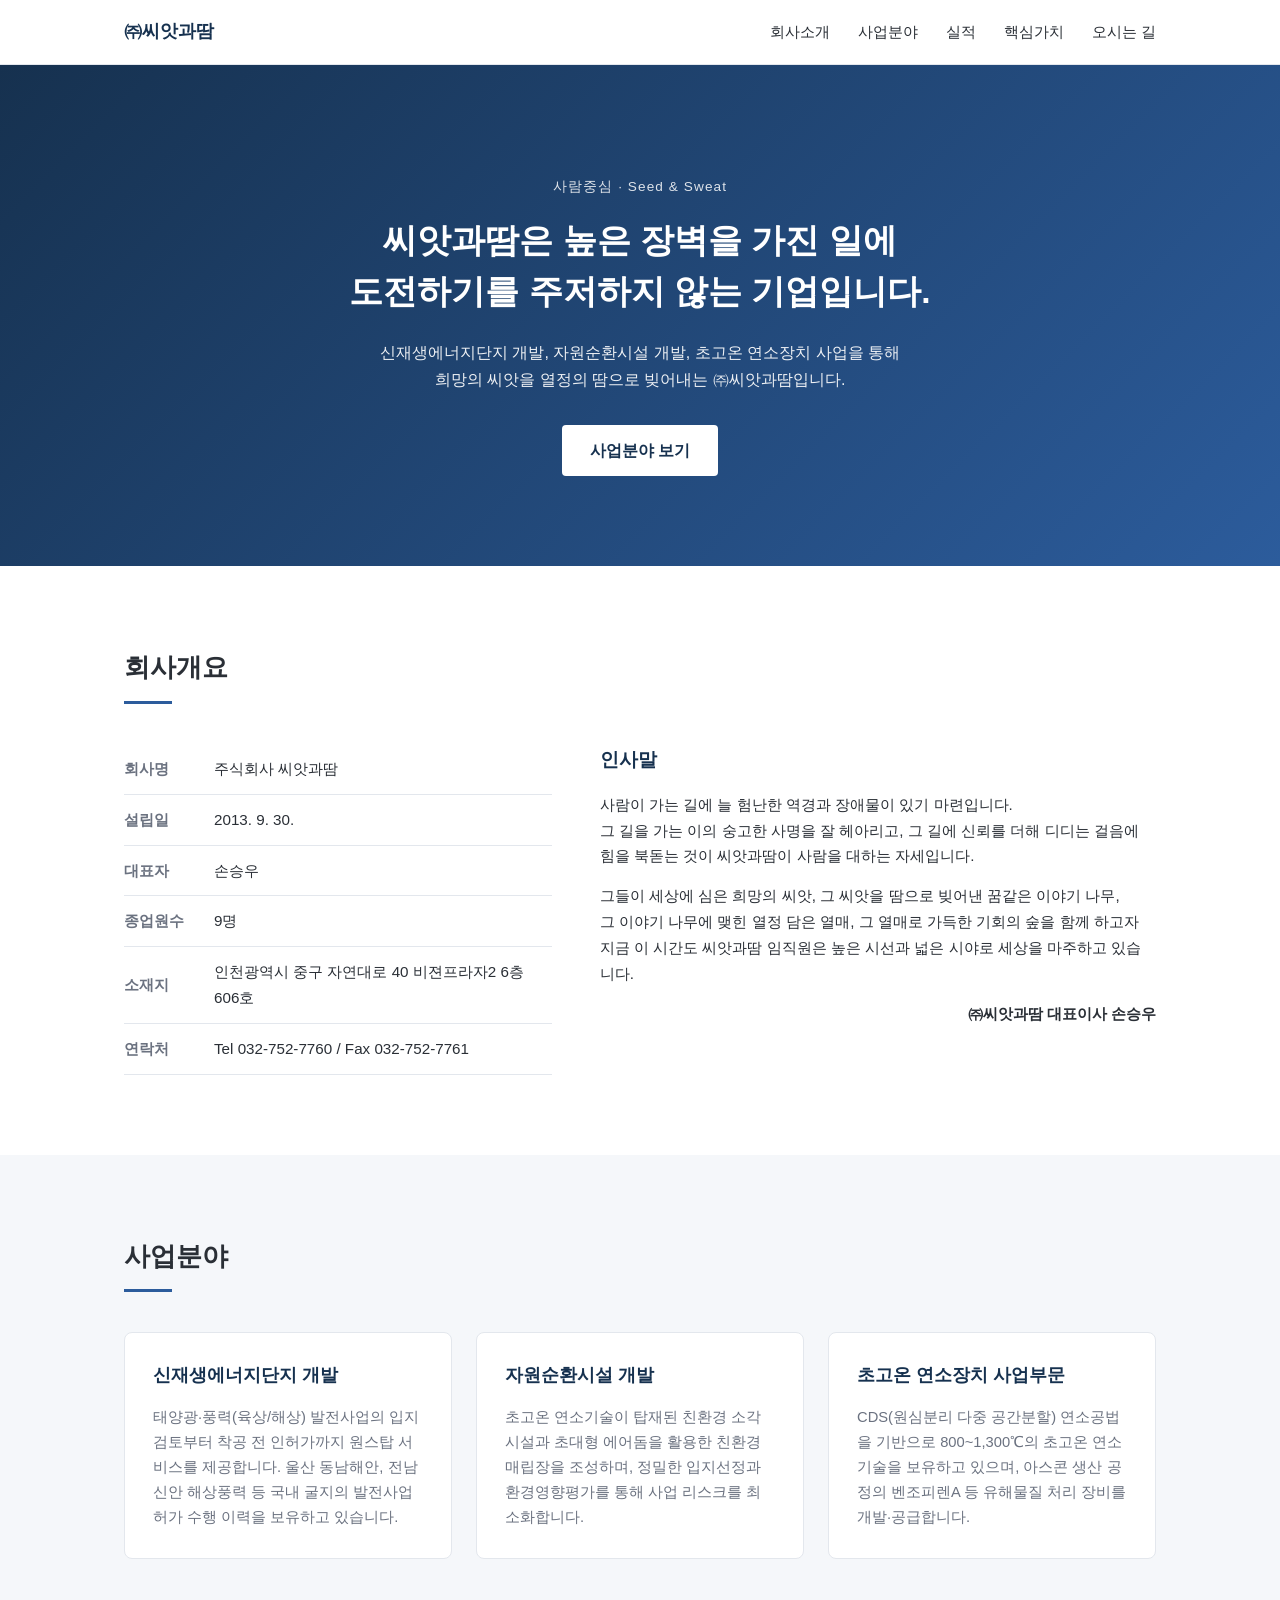
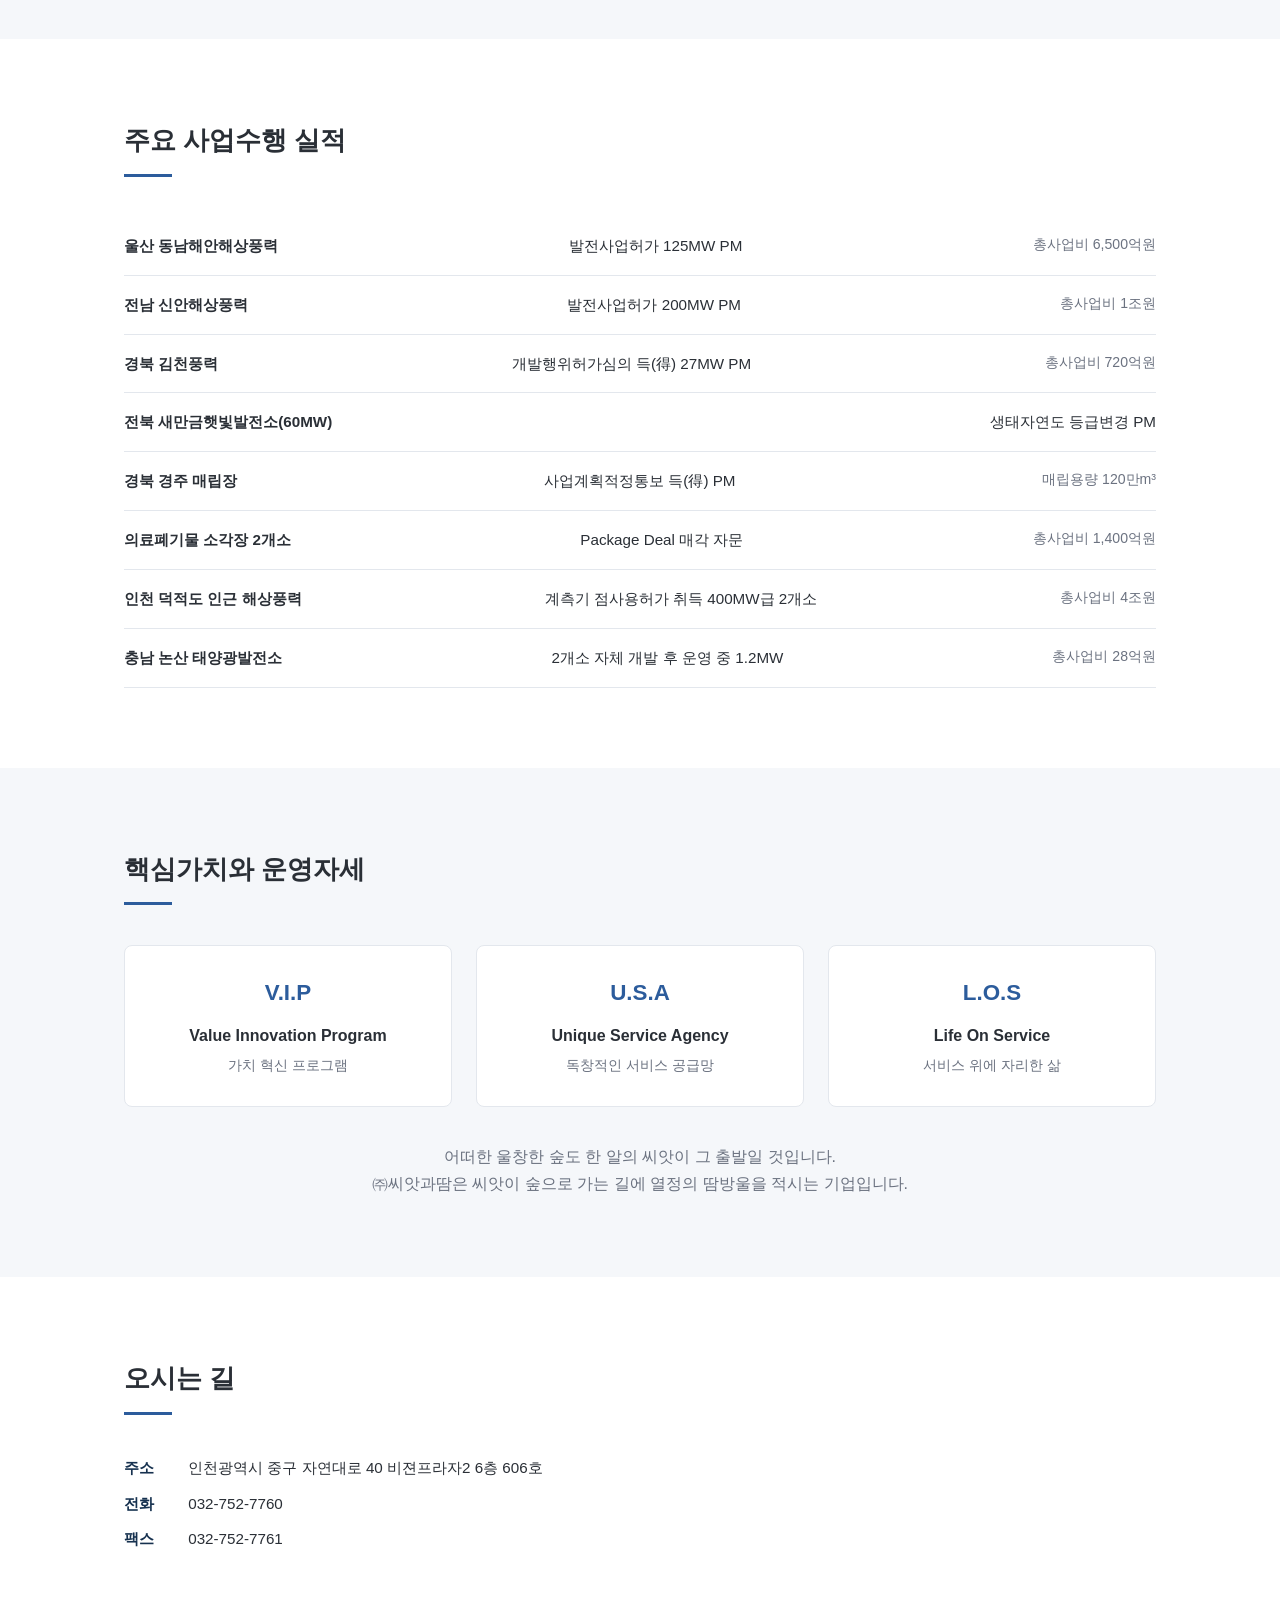
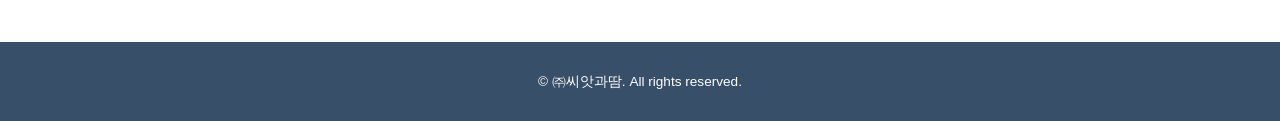
==== index.html @ 5d776d49 "Initial commit: company homepage" ====
<!DOCTYPE html>
<html lang="ko">
<head>
<meta charset="UTF-8">
<meta name="viewport" content="width=device-width, initial-scale=1.0">
<title>㈜씨앗과땀 | Seed &amp; Sweat</title>
<meta name="description" content="㈜씨앗과땀 - 신재생에너지단지 개발, 자원순환시설 개발, 초고온 연소장치 사업을 수행하는 사람중심의 기업">
<link rel="stylesheet" href="style.css">
</head>
<body>

<header class="header" id="top">
  <div class="container header-inner">
    <a href="#top" class="logo">㈜씨앗과땀</a>
    <nav class="nav">
      <a href="#about">회사소개</a>
      <a href="#business">사업분야</a>
      <a href="#track">실적</a>
      <a href="#values">핵심가치</a>
      <a href="#contact">오시는 길</a>
    </nav>
  </div>
</header>

<section class="hero">
  <div class="container">
    <p class="hero-eyebrow">사람중심 · Seed &amp; Sweat</p>
    <h1>씨앗과땀은 높은 장벽을 가진 일에<br>도전하기를 주저하지 않는 기업입니다.</h1>
    <p class="hero-desc">신재생에너지단지 개발, 자원순환시설 개발, 초고온 연소장치 사업을 통해<br>희망의 씨앗을 열정의 땀으로 빚어내는 ㈜씨앗과땀입니다.</p>
    <a href="#business" class="btn">사업분야 보기</a>
  </div>
</section>

<section id="about" class="section">
  <div class="container">
    <h2 class="section-title">회사개요</h2>
    <div class="about-grid">
      <table class="info-table">
        <tr><th>회사명</th><td>주식회사 씨앗과땀</td></tr>
        <tr><th>설립일</th><td>2013. 9. 30.</td></tr>
        <tr><th>대표자</th><td>손승우</td></tr>
        <tr><th>종업원수</th><td>9명</td></tr>
        <tr><th>소재지</th><td>인천광역시 중구 자연대로 40 비젼프라자2 6층 606호</td></tr>
        <tr><th>연락처</th><td>Tel 032-752-7760 / Fax 032-752-7761</td></tr>
      </table>
      <div class="greeting">
        <h3>인사말</h3>
        <p>
          사람이 가는 길에 늘 험난한 역경과 장애물이 있기 마련입니다.<br>
          그 길을 가는 이의 숭고한 사명을 잘 헤아리고, 그 길에 신뢰를 더해 디디는 걸음에 힘을 북돋는 것이 씨앗과땀이 사람을 대하는 자세입니다.
        </p>
        <p>
          그들이 세상에 심은 희망의 씨앗, 그 씨앗을 땀으로 빚어낸 꿈같은 이야기 나무,<br>
          그 이야기 나무에 맺힌 열정 담은 열매, 그 열매로 가득한 기회의 숲을 함께 하고자<br>
          지금 이 시간도 씨앗과땀 임직원은 높은 시선과 넓은 시야로 세상을 마주하고 있습니다.
        </p>
        <p class="signature">㈜씨앗과땀 대표이사 손승우</p>
      </div>
    </div>
  </div>
</section>

<section id="business" class="section section-alt">
  <div class="container">
    <h2 class="section-title">사업분야</h2>
    <div class="card-grid">
      <div class="card">
        <h3>신재생에너지단지 개발</h3>
        <p>태양광·풍력(육상/해상) 발전사업의 입지검토부터 착공 전 인허가까지 원스탑 서비스를 제공합니다. 울산 동남해안, 전남 신안 해상풍력 등 국내 굴지의 발전사업허가 수행 이력을 보유하고 있습니다.</p>
      </div>
      <div class="card">
        <h3>자원순환시설 개발</h3>
        <p>초고온 연소기술이 탑재된 친환경 소각시설과 초대형 에어돔을 활용한 친환경 매립장을 조성하며, 정밀한 입지선정과 환경영향평가를 통해 사업 리스크를 최소화합니다.</p>
      </div>
      <div class="card">
        <h3>초고온 연소장치 사업부문</h3>
        <p>CDS(원심분리 다중 공간분할) 연소공법을 기반으로 800~1,300℃의 초고온 연소기술을 보유하고 있으며, 아스콘 생산 공정의 벤조피렌A 등 유해물질 처리 장비를 개발·공급합니다.</p>
      </div>
    </div>
  </div>
</section>

<section id="track" class="section">
  <div class="container">
    <h2 class="section-title">주요 사업수행 실적</h2>
    <ul class="track-list">
      <li><strong>울산 동남해안해상풍력</strong> 발전사업허가 125MW PM <span>총사업비 6,500억원</span></li>
      <li><strong>전남 신안해상풍력</strong> 발전사업허가 200MW PM <span>총사업비 1조원</span></li>
      <li><strong>경북 김천풍력</strong> 개발행위허가심의 득(得) 27MW PM <span>총사업비 720억원</span></li>
      <li><strong>전북 새만금햇빛발전소(60MW)</strong> 생태자연도 등급변경 PM</li>
      <li><strong>경북 경주 매립장</strong> 사업계획적정통보 득(得) PM <span>매립용량 120만m³</span></li>
      <li><strong>의료폐기물 소각장 2개소</strong> Package Deal 매각 자문 <span>총사업비 1,400억원</span></li>
      <li><strong>인천 덕적도 인근 해상풍력</strong> 계측기 점사용허가 취득 400MW급 2개소 <span>총사업비 4조원</span></li>
      <li><strong>충남 논산 태양광발전소</strong> 2개소 자체 개발 후 운영 중 1.2MW <span>총사업비 28억원</span></li>
    </ul>
  </div>
</section>

<section id="values" class="section section-alt">
  <div class="container">
    <h2 class="section-title">핵심가치와 운영자세</h2>
    <div class="value-grid">
      <div class="value">
        <span class="value-code">V.I.P</span>
        <p class="value-en">Value Innovation Program</p>
        <p class="value-kr">가치 혁신 프로그램</p>
      </div>
      <div class="value">
        <span class="value-code">U.S.A</span>
        <p class="value-en">Unique Service Agency</p>
        <p class="value-kr">독창적인 서비스 공급망</p>
      </div>
      <div class="value">
        <span class="value-code">L.O.S</span>
        <p class="value-en">Life On Service</p>
        <p class="value-kr">서비스 위에 자리한 삶</p>
      </div>
    </div>
    <p class="values-desc">
      어떠한 울창한 숲도 한 알의 씨앗이 그 출발일 것입니다.<br>
      ㈜씨앗과땀은 씨앗이 숲으로 가는 길에 열정의 땀방울을 적시는 기업입니다.
    </p>
  </div>
</section>

<section id="contact" class="section">
  <div class="container">
    <h2 class="section-title">오시는 길</h2>
    <div class="contact-grid">
      <p><strong>주소</strong> 인천광역시 중구 자연대로 40 비젼프라자2 6층 606호</p>
      <p><strong>전화</strong> 032-752-7760</p>
      <p><strong>팩스</strong> 032-752-7761</p>
    </div>
  </div>
</section>

<footer class="footer">
  <div class="container">
    <p>&copy; <span id="year"></span> ㈜씨앗과땀. All rights reserved.</p>
  </div>
</footer>

<script src="script.js"></script>
</body>
</html>
---- style.css ----
:root {
  --navy: #16314f;
  --blue: #2c5c9c;
  --blue-light: #4f86c6;
  --bg-alt: #f5f7fa;
  --text: #2a2f36;
  --muted: #6b7280;
  --border: #e3e7ed;
}

* { box-sizing: border-box; margin: 0; padding: 0; }

body {
  font-family: "Pretendard", "Apple SD Gothic Neo", "Malgun Gothic", sans-serif;
  color: var(--text);
  line-height: 1.7;
}

.container {
  max-width: 1080px;
  margin: 0 auto;
  padding: 0 24px;
}

a { text-decoration: none; color: inherit; }
ul { list-style: none; }

.header {
  position: sticky;
  top: 0;
  background: #fff;
  border-bottom: 1px solid var(--border);
  z-index: 100;
}
.header-inner {
  display: flex;
  justify-content: space-between;
  align-items: center;
  height: 64px;
}
.logo { font-weight: 700; font-size: 1.1rem; color: var(--navy); }
.nav { display: flex; gap: 28px; font-size: 0.95rem; }
.nav a:hover { color: var(--blue); }

.hero {
  background: linear-gradient(135deg, var(--navy), var(--blue));
  color: #fff;
  padding: 110px 0 90px;
  text-align: center;
}
.hero-eyebrow {
  letter-spacing: 0.08em;
  font-size: 0.85rem;
  opacity: 0.85;
  margin-bottom: 18px;
}
.hero h1 {
  font-size: 2.1rem;
  line-height: 1.5;
  margin-bottom: 22px;
}
.hero-desc { opacity: 0.92; margin-bottom: 32px; }
.btn {
  display: inline-block;
  background: #fff;
  color: var(--navy);
  padding: 12px 28px;
  border-radius: 4px;
  font-weight: 600;
  transition: opacity 0.2s;
}
.btn:hover { opacity: 0.85; }

.section { padding: 80px 0; }
.section-alt { background: var(--bg-alt); }
.section-title {
  font-size: 1.6rem;
  margin-bottom: 40px;
  position: relative;
  padding-bottom: 14px;
}
.section-title::after {
  content: "";
  position: absolute;
  left: 0; bottom: 0;
  width: 48px; height: 3px;
  background: var(--blue);
}

.about-grid {
  display: grid;
  grid-template-columns: 1fr 1.3fr;
  gap: 48px;
}
.info-table { width: 100%; border-collapse: collapse; }
.info-table th, .info-table td {
  text-align: left;
  padding: 12px 0;
  border-bottom: 1px solid var(--border);
  font-size: 0.95rem;
}
.info-table th { width: 90px; color: var(--muted); font-weight: 600; }
.greeting h3 { margin-bottom: 16px; color: var(--navy); }
.greeting p { margin-bottom: 14px; font-size: 0.95rem; color: var(--text); }
.signature { text-align: right; font-weight: 600; color: var(--navy); }

.card-grid {
  display: grid;
  grid-template-columns: repeat(3, 1fr);
  gap: 24px;
}
.card {
  background: #fff;
  border: 1px solid var(--border);
  border-radius: 8px;
  padding: 28px;
}
.card h3 { color: var(--navy); margin-bottom: 14px; font-size: 1.1rem; }
.card p { font-size: 0.92rem; color: var(--muted); }

.track-list li {
  display: flex;
  justify-content: space-between;
  flex-wrap: wrap;
  padding: 16px 0;
  border-bottom: 1px solid var(--border);
  font-size: 0.95rem;
}
.track-list li span { color: var(--muted); font-size: 0.88rem; }

.value-grid {
  display: grid;
  grid-template-columns: repeat(3, 1fr);
  gap: 24px;
  margin-bottom: 36px;
}
.value {
  background: #fff;
  border: 1px solid var(--border);
  border-radius: 8px;
  padding: 28px;
  text-align: center;
}
.value-code { font-size: 1.4rem; font-weight: 700; color: var(--blue); }
.value-en { margin-top: 10px; font-weight: 600; }
.value-kr { color: var(--muted); font-size: 0.9rem; margin-top: 4px; }
.values-desc { text-align: center; color: var(--muted); }

.contact-grid p { margin-bottom: 10px; font-size: 0.95rem; }
.contact-grid strong { display: inline-block; width: 60px; color: var(--navy); }

.footer {
  background: var(--navy);
  color: #fff;
  text-align: center;
  padding: 28px 0;
  font-size: 0.85rem;
  opacity: 0.85;
}

@media (max-width: 768px) {
  .nav { display: none; }
  .hero h1 { font-size: 1.5rem; }
  .about-grid, .card-grid, .value-grid { grid-template-columns: 1fr; }
}
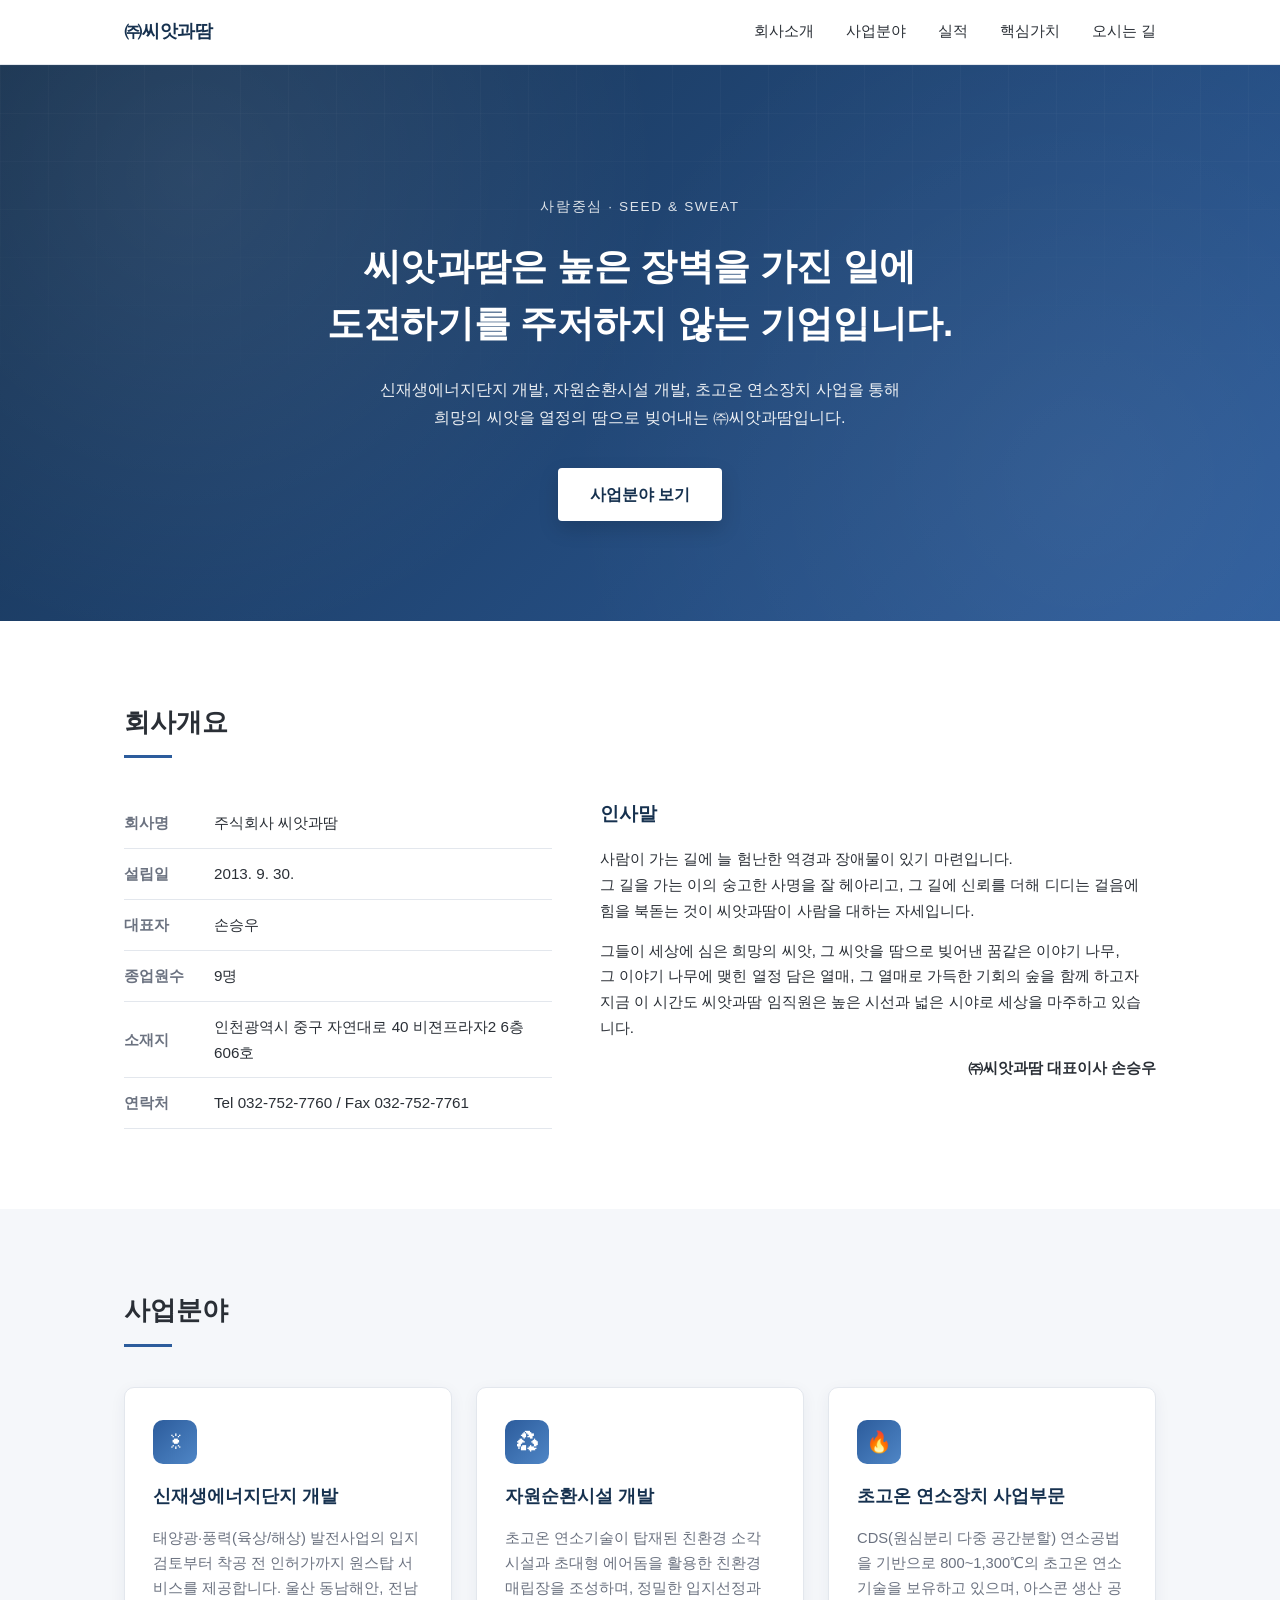
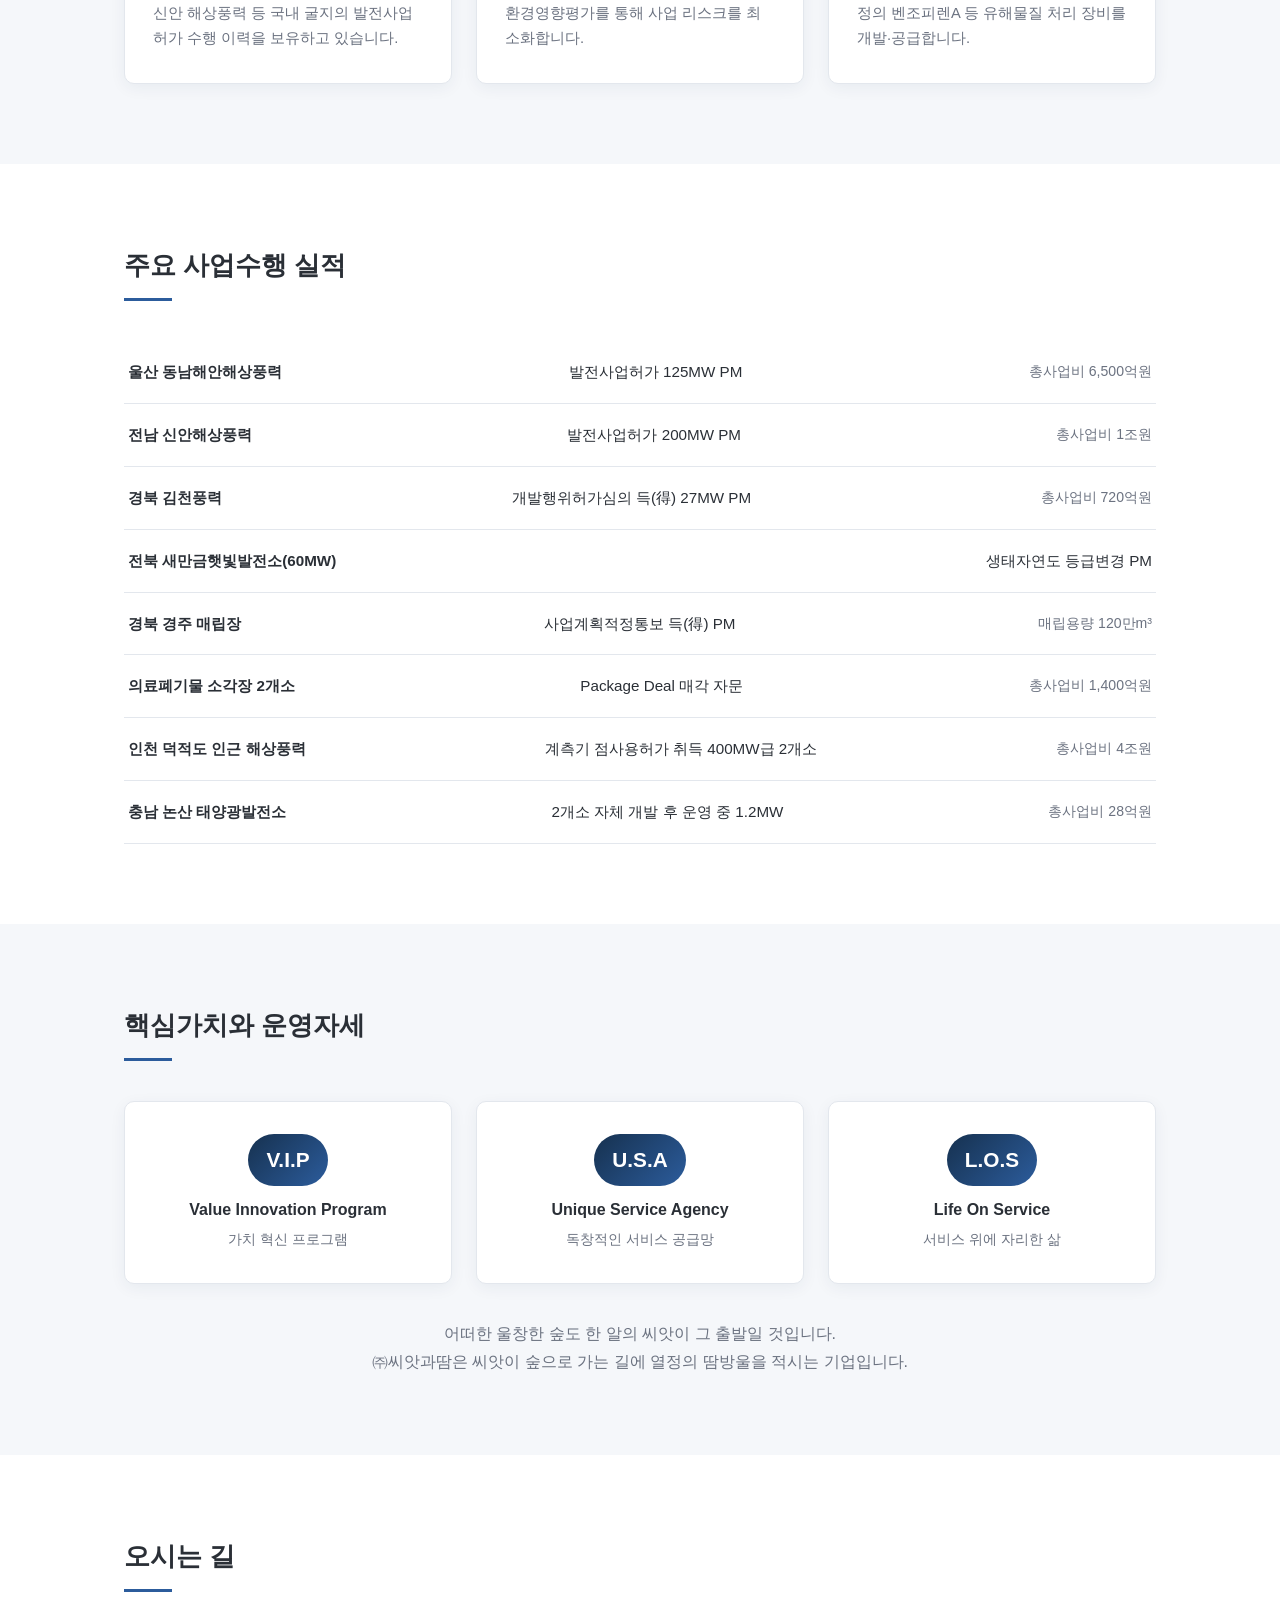
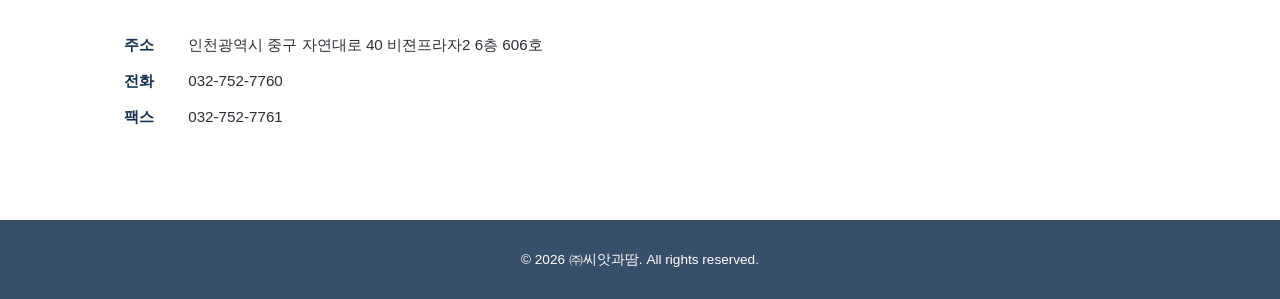
==== commit 0e243f58: "Improve visual design: header blur, hero pattern, card hover effects, scroll reveal" ====
--- a/index.html
+++ b/index.html
@@ -65,14 +65,17 @@
     <h2 class="section-title">사업분야</h2>
     <div class="card-grid">
       <div class="card">
+        <div class="card-icon">☀</div>
         <h3>신재생에너지단지 개발</h3>
         <p>태양광·풍력(육상/해상) 발전사업의 입지검토부터 착공 전 인허가까지 원스탑 서비스를 제공합니다. 울산 동남해안, 전남 신안 해상풍력 등 국내 굴지의 발전사업허가 수행 이력을 보유하고 있습니다.</p>
       </div>
       <div class="card">
+        <div class="card-icon">♻</div>
         <h3>자원순환시설 개발</h3>
         <p>초고온 연소기술이 탑재된 친환경 소각시설과 초대형 에어돔을 활용한 친환경 매립장을 조성하며, 정밀한 입지선정과 환경영향평가를 통해 사업 리스크를 최소화합니다.</p>
       </div>
       <div class="card">
+        <div class="card-icon">🔥</div>
         <h3>초고온 연소장치 사업부문</h3>
         <p>CDS(원심분리 다중 공간분할) 연소공법을 기반으로 800~1,300℃의 초고온 연소기술을 보유하고 있으며, 아스콘 생산 공정의 벤조피렌A 등 유해물질 처리 장비를 개발·공급합니다.</p>
       </div>
--- a/style.css
+++ b/style.css
@@ -2,18 +2,24 @@
   --navy: #16314f;
   --blue: #2c5c9c;
   --blue-light: #4f86c6;
+  --accent: #e8a23d;
   --bg-alt: #f5f7fa;
   --text: #2a2f36;
   --muted: #6b7280;
   --border: #e3e7ed;
+  --shadow: 0 4px 16px rgba(22, 49, 79, 0.06);
+  --shadow-hover: 0 10px 28px rgba(22, 49, 79, 0.12);
 }
 
 * { box-sizing: border-box; margin: 0; padding: 0; }
+
+html { scroll-behavior: smooth; }
 
 body {
   font-family: "Pretendard", "Apple SD Gothic Neo", "Malgun Gothic", sans-serif;
   color: var(--text);
   line-height: 1.7;
+  -webkit-font-smoothing: antialiased;
 }
 
 .container {
@@ -28,48 +34,85 @@
 .header {
   position: sticky;
   top: 0;
-  background: #fff;
+  background: rgba(255, 255, 255, 0.92);
+  backdrop-filter: blur(8px);
   border-bottom: 1px solid var(--border);
   z-index: 100;
-}
+  transition: box-shadow 0.2s;
+}
+.header.scrolled { box-shadow: 0 2px 12px rgba(22, 49, 79, 0.08); }
 .header-inner {
   display: flex;
   justify-content: space-between;
   align-items: center;
   height: 64px;
 }
-.logo { font-weight: 700; font-size: 1.1rem; color: var(--navy); }
-.nav { display: flex; gap: 28px; font-size: 0.95rem; }
+.logo { font-weight: 700; font-size: 1.1rem; color: var(--navy); letter-spacing: -0.01em; }
+.nav { display: flex; gap: 32px; font-size: 0.92rem; }
+.nav a {
+  position: relative;
+  padding: 4px 0;
+  transition: color 0.2s;
+}
+.nav a::after {
+  content: "";
+  position: absolute;
+  left: 0; bottom: -2px;
+  width: 0; height: 2px;
+  background: var(--blue);
+  transition: width 0.25s;
+}
 .nav a:hover { color: var(--blue); }
+.nav a:hover::after { width: 100%; }
 
 .hero {
-  background: linear-gradient(135deg, var(--navy), var(--blue));
-  color: #fff;
-  padding: 110px 0 90px;
+  position: relative;
+  background:
+    radial-gradient(circle at 15% 20%, rgba(255,255,255,0.08), transparent 40%),
+    radial-gradient(circle at 85% 75%, rgba(255,255,255,0.06), transparent 45%),
+    linear-gradient(135deg, var(--navy), var(--blue));
+  color: #fff;
+  padding: 130px 0 100px;
   text-align: center;
-}
+  overflow: hidden;
+}
+.hero::before {
+  content: "";
+  position: absolute;
+  inset: 0;
+  background-image: linear-gradient(rgba(255,255,255,0.05) 1px, transparent 1px),
+    linear-gradient(90deg, rgba(255,255,255,0.05) 1px, transparent 1px);
+  background-size: 48px 48px;
+  mask-image: linear-gradient(to bottom, rgba(0,0,0,0.5), transparent 70%);
+  pointer-events: none;
+}
+.hero .container { position: relative; }
 .hero-eyebrow {
-  letter-spacing: 0.08em;
+  letter-spacing: 0.12em;
   font-size: 0.85rem;
   opacity: 0.85;
-  margin-bottom: 18px;
+  margin-bottom: 20px;
+  text-transform: uppercase;
 }
 .hero h1 {
-  font-size: 2.1rem;
-  line-height: 1.5;
-  margin-bottom: 22px;
-}
-.hero-desc { opacity: 0.92; margin-bottom: 32px; }
+  font-size: 2.3rem;
+  line-height: 1.55;
+  margin-bottom: 24px;
+  font-weight: 700;
+  letter-spacing: -0.01em;
+}
+.hero-desc { opacity: 0.92; margin-bottom: 36px; font-size: 1.02rem; }
 .btn {
   display: inline-block;
   background: #fff;
   color: var(--navy);
-  padding: 12px 28px;
+  padding: 13px 32px;
   border-radius: 4px;
   font-weight: 600;
-  transition: opacity 0.2s;
-}
-.btn:hover { opacity: 0.85; }
+  box-shadow: 0 8px 20px rgba(0,0,0,0.15);
+  transition: transform 0.2s, box-shadow 0.2s;
+}
+.btn:hover { transform: translateY(-2px); box-shadow: 0 12px 24px rgba(0,0,0,0.2); }
 
 .section { padding: 80px 0; }
 .section-alt { background: var(--bg-alt); }
@@ -112,8 +155,24 @@
 .card {
   background: #fff;
   border: 1px solid var(--border);
-  border-radius: 8px;
-  padding: 28px;
+  border-radius: 10px;
+  padding: 32px 28px;
+  box-shadow: var(--shadow);
+  transition: transform 0.25s, box-shadow 0.25s, border-color 0.25s;
+}
+.card:hover {
+  transform: translateY(-6px);
+  box-shadow: var(--shadow-hover);
+  border-color: var(--blue-light);
+}
+.card-icon {
+  width: 44px; height: 44px;
+  display: flex; align-items: center; justify-content: center;
+  border-radius: 10px;
+  background: linear-gradient(135deg, var(--blue), var(--blue-light));
+  color: #fff;
+  margin-bottom: 18px;
+  font-size: 1.3rem;
 }
 .card h3 { color: var(--navy); margin-bottom: 14px; font-size: 1.1rem; }
 .card p { font-size: 0.92rem; color: var(--muted); }
@@ -121,10 +180,16 @@
 .track-list li {
   display: flex;
   justify-content: space-between;
+  align-items: center;
   flex-wrap: wrap;
-  padding: 16px 0;
+  padding: 18px 4px;
   border-bottom: 1px solid var(--border);
   font-size: 0.95rem;
+  transition: background 0.2s, padding-left 0.2s;
+}
+.track-list li:hover {
+  background: var(--bg-alt);
+  padding-left: 12px;
 }
 .track-list li span { color: var(--muted); font-size: 0.88rem; }
 
@@ -137,11 +202,22 @@
 .value {
   background: #fff;
   border: 1px solid var(--border);
-  border-radius: 8px;
-  padding: 28px;
+  border-radius: 10px;
+  padding: 32px 28px;
   text-align: center;
-}
-.value-code { font-size: 1.4rem; font-weight: 700; color: var(--blue); }
+  box-shadow: var(--shadow);
+  transition: transform 0.25s, box-shadow 0.25s;
+}
+.value:hover { transform: translateY(-6px); box-shadow: var(--shadow-hover); }
+.value-code {
+  display: inline-block;
+  font-size: 1.3rem;
+  font-weight: 700;
+  color: #fff;
+  background: linear-gradient(135deg, var(--navy), var(--blue));
+  padding: 8px 18px;
+  border-radius: 999px;
+}
 .value-en { margin-top: 10px; font-weight: 600; }
 .value-kr { color: var(--muted); font-size: 0.9rem; margin-top: 4px; }
 .values-desc { text-align: center; color: var(--muted); }
@@ -158,6 +234,13 @@
   opacity: 0.85;
 }
 
+.reveal {
+  opacity: 0;
+  transform: translateY(16px);
+  transition: opacity 0.5s ease, transform 0.5s ease;
+}
+.reveal.in-view { opacity: 1; transform: translateY(0); }
+
 @media (max-width: 768px) {
   .nav { display: none; }
   .hero h1 { font-size: 1.5rem; }
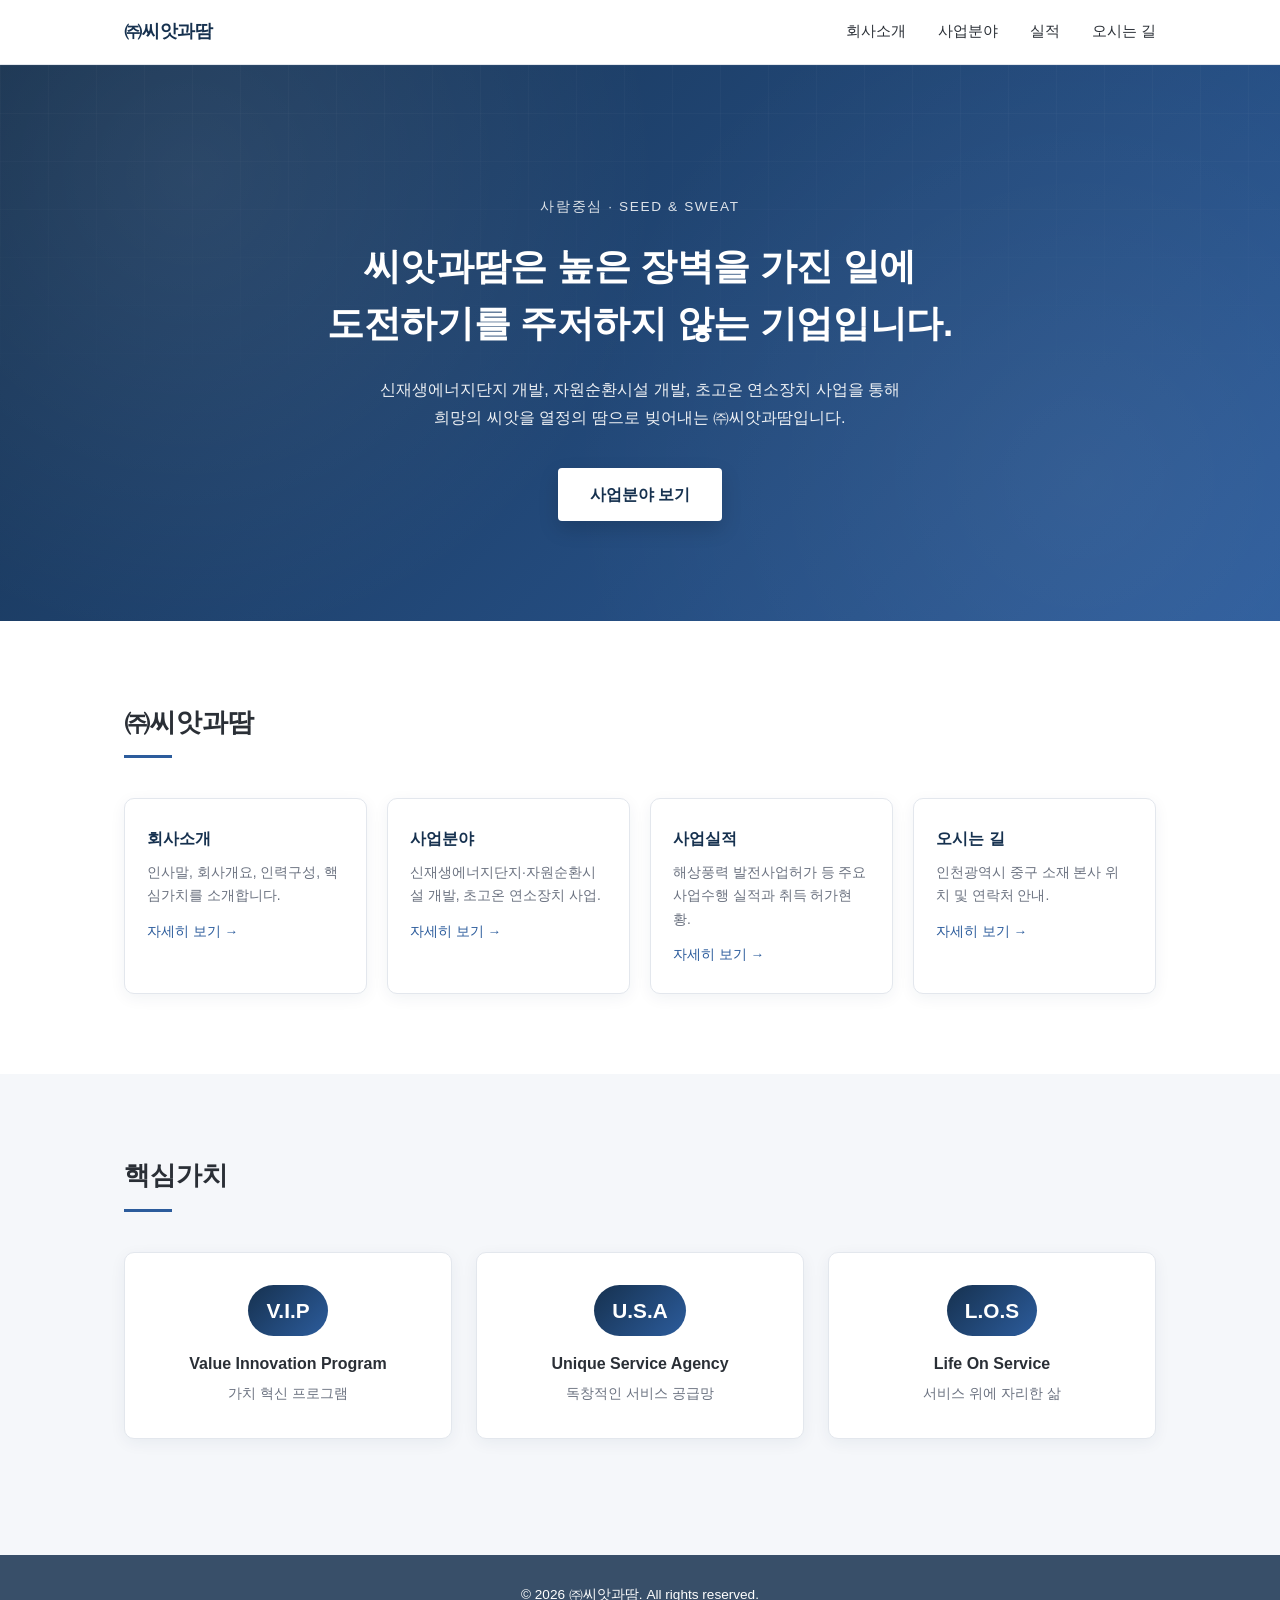
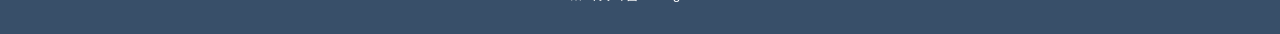
==== commit 13392d8e: "Convert to multi-page site: about, business, track, contact pages" ====
--- a/index.html
+++ b/index.html
@@ -11,13 +11,12 @@
 
 <header class="header" id="top">
   <div class="container header-inner">
-    <a href="#top" class="logo">㈜씨앗과땀</a>
+    <a href="index.html" class="logo">㈜씨앗과땀</a>
     <nav class="nav">
-      <a href="#about">회사소개</a>
-      <a href="#business">사업분야</a>
-      <a href="#track">실적</a>
-      <a href="#values">핵심가치</a>
-      <a href="#contact">오시는 길</a>
+      <a href="about.html">회사소개</a>
+      <a href="business.html">사업분야</a>
+      <a href="track.html">실적</a>
+      <a href="contact.html">오시는 길</a>
     </nav>
   </div>
 </header>
@@ -27,112 +26,57 @@
     <p class="hero-eyebrow">사람중심 · Seed &amp; Sweat</p>
     <h1>씨앗과땀은 높은 장벽을 가진 일에<br>도전하기를 주저하지 않는 기업입니다.</h1>
     <p class="hero-desc">신재생에너지단지 개발, 자원순환시설 개발, 초고온 연소장치 사업을 통해<br>희망의 씨앗을 열정의 땀으로 빚어내는 ㈜씨앗과땀입니다.</p>
-    <a href="#business" class="btn">사업분야 보기</a>
+    <a href="business.html" class="btn">사업분야 보기</a>
   </div>
 </section>
 
-<section id="about" class="section">
+<section class="section">
   <div class="container">
-    <h2 class="section-title">회사개요</h2>
-    <div class="about-grid">
-      <table class="info-table">
-        <tr><th>회사명</th><td>주식회사 씨앗과땀</td></tr>
-        <tr><th>설립일</th><td>2013. 9. 30.</td></tr>
-        <tr><th>대표자</th><td>손승우</td></tr>
-        <tr><th>종업원수</th><td>9명</td></tr>
-        <tr><th>소재지</th><td>인천광역시 중구 자연대로 40 비젼프라자2 6층 606호</td></tr>
-        <tr><th>연락처</th><td>Tel 032-752-7760 / Fax 032-752-7761</td></tr>
-      </table>
-      <div class="greeting">
-        <h3>인사말</h3>
-        <p>
-          사람이 가는 길에 늘 험난한 역경과 장애물이 있기 마련입니다.<br>
-          그 길을 가는 이의 숭고한 사명을 잘 헤아리고, 그 길에 신뢰를 더해 디디는 걸음에 힘을 북돋는 것이 씨앗과땀이 사람을 대하는 자세입니다.
-        </p>
-        <p>
-          그들이 세상에 심은 희망의 씨앗, 그 씨앗을 땀으로 빚어낸 꿈같은 이야기 나무,<br>
-          그 이야기 나무에 맺힌 열정 담은 열매, 그 열매로 가득한 기회의 숲을 함께 하고자<br>
-          지금 이 시간도 씨앗과땀 임직원은 높은 시선과 넓은 시야로 세상을 마주하고 있습니다.
-        </p>
-        <p class="signature">㈜씨앗과땀 대표이사 손승우</p>
-      </div>
+    <h2 class="section-title">㈜씨앗과땀</h2>
+    <div class="home-link-grid">
+      <a href="about.html" class="home-link-card">
+        <h3>회사소개</h3>
+        <p>인사말, 회사개요, 인력구성, 핵심가치를 소개합니다.</p>
+        <span class="arrow">자세히 보기 →</span>
+      </a>
+      <a href="business.html" class="home-link-card">
+        <h3>사업분야</h3>
+        <p>신재생에너지단지·자원순환시설 개발, 초고온 연소장치 사업.</p>
+        <span class="arrow">자세히 보기 →</span>
+      </a>
+      <a href="track.html" class="home-link-card">
+        <h3>사업실적</h3>
+        <p>해상풍력 발전사업허가 등 주요 사업수행 실적과 취득 허가현황.</p>
+        <span class="arrow">자세히 보기 →</span>
+      </a>
+      <a href="contact.html" class="home-link-card">
+        <h3>오시는 길</h3>
+        <p>인천광역시 중구 소재 본사 위치 및 연락처 안내.</p>
+        <span class="arrow">자세히 보기 →</span>
+      </a>
     </div>
   </div>
 </section>
 
-<section id="business" class="section section-alt">
+<section class="section section-alt">
   <div class="container">
-    <h2 class="section-title">사업분야</h2>
-    <div class="card-grid">
-      <div class="card">
-        <div class="card-icon">☀</div>
-        <h3>신재생에너지단지 개발</h3>
-        <p>태양광·풍력(육상/해상) 발전사업의 입지검토부터 착공 전 인허가까지 원스탑 서비스를 제공합니다. 울산 동남해안, 전남 신안 해상풍력 등 국내 굴지의 발전사업허가 수행 이력을 보유하고 있습니다.</p>
-      </div>
-      <div class="card">
-        <div class="card-icon">♻</div>
-        <h3>자원순환시설 개발</h3>
-        <p>초고온 연소기술이 탑재된 친환경 소각시설과 초대형 에어돔을 활용한 친환경 매립장을 조성하며, 정밀한 입지선정과 환경영향평가를 통해 사업 리스크를 최소화합니다.</p>
-      </div>
-      <div class="card">
-        <div class="card-icon">🔥</div>
-        <h3>초고온 연소장치 사업부문</h3>
-        <p>CDS(원심분리 다중 공간분할) 연소공법을 기반으로 800~1,300℃의 초고온 연소기술을 보유하고 있으며, 아스콘 생산 공정의 벤조피렌A 등 유해물질 처리 장비를 개발·공급합니다.</p>
-      </div>
-    </div>
-  </div>
-</section>
-
-<section id="track" class="section">
-  <div class="container">
-    <h2 class="section-title">주요 사업수행 실적</h2>
-    <ul class="track-list">
-      <li><strong>울산 동남해안해상풍력</strong> 발전사업허가 125MW PM <span>총사업비 6,500억원</span></li>
-      <li><strong>전남 신안해상풍력</strong> 발전사업허가 200MW PM <span>총사업비 1조원</span></li>
-      <li><strong>경북 김천풍력</strong> 개발행위허가심의 득(得) 27MW PM <span>총사업비 720억원</span></li>
-      <li><strong>전북 새만금햇빛발전소(60MW)</strong> 생태자연도 등급변경 PM</li>
-      <li><strong>경북 경주 매립장</strong> 사업계획적정통보 득(得) PM <span>매립용량 120만m³</span></li>
-      <li><strong>의료폐기물 소각장 2개소</strong> Package Deal 매각 자문 <span>총사업비 1,400억원</span></li>
-      <li><strong>인천 덕적도 인근 해상풍력</strong> 계측기 점사용허가 취득 400MW급 2개소 <span>총사업비 4조원</span></li>
-      <li><strong>충남 논산 태양광발전소</strong> 2개소 자체 개발 후 운영 중 1.2MW <span>총사업비 28억원</span></li>
-    </ul>
-  </div>
-</section>
-
-<section id="values" class="section section-alt">
-  <div class="container">
-    <h2 class="section-title">핵심가치와 운영자세</h2>
+    <h2 class="section-title">핵심가치</h2>
     <div class="value-grid">
       <div class="value">
         <span class="value-code">V.I.P</span>
-        <p class="value-en">Value Innovation Program</p>
+        <p class="value-en" style="margin-top:14px;">Value Innovation Program</p>
         <p class="value-kr">가치 혁신 프로그램</p>
       </div>
       <div class="value">
         <span class="value-code">U.S.A</span>
-        <p class="value-en">Unique Service Agency</p>
+        <p class="value-en" style="margin-top:14px;">Unique Service Agency</p>
         <p class="value-kr">독창적인 서비스 공급망</p>
       </div>
       <div class="value">
         <span class="value-code">L.O.S</span>
-        <p class="value-en">Life On Service</p>
+        <p class="value-en" style="margin-top:14px;">Life On Service</p>
         <p class="value-kr">서비스 위에 자리한 삶</p>
       </div>
-    </div>
-    <p class="values-desc">
-      어떠한 울창한 숲도 한 알의 씨앗이 그 출발일 것입니다.<br>
-      ㈜씨앗과땀은 씨앗이 숲으로 가는 길에 열정의 땀방울을 적시는 기업입니다.
-    </p>
-  </div>
-</section>
-
-<section id="contact" class="section">
-  <div class="container">
-    <h2 class="section-title">오시는 길</h2>
-    <div class="contact-grid">
-      <p><strong>주소</strong> 인천광역시 중구 자연대로 40 비젼프라자2 6층 606호</p>
-      <p><strong>전화</strong> 032-752-7760</p>
-      <p><strong>팩스</strong> 032-752-7761</p>
     </div>
   </div>
 </section>
--- a/style.css
+++ b/style.css
@@ -64,6 +64,45 @@
 }
 .nav a:hover { color: var(--blue); }
 .nav a:hover::after { width: 100%; }
+.nav a.active { color: var(--blue); }
+.nav a.active::after { width: 100%; }
+
+.page-hero {
+  background: linear-gradient(135deg, var(--navy), var(--blue));
+  color: #fff;
+  padding: 64px 0;
+  text-align: center;
+}
+.page-hero h1 { font-size: 1.8rem; margin-bottom: 10px; }
+.page-hero p { opacity: 0.9; font-size: 0.95rem; }
+
+.home-link-grid {
+  display: grid;
+  grid-template-columns: repeat(4, 1fr);
+  gap: 20px;
+  margin-top: 16px;
+}
+.home-link-card {
+  display: block;
+  background: #fff;
+  border: 1px solid var(--border);
+  border-radius: 10px;
+  padding: 26px 22px;
+  box-shadow: var(--shadow);
+  transition: transform 0.25s, box-shadow 0.25s, border-color 0.25s;
+}
+.home-link-card:hover {
+  transform: translateY(-6px);
+  box-shadow: var(--shadow-hover);
+  border-color: var(--blue-light);
+}
+.home-link-card h3 { color: var(--navy); font-size: 1.02rem; margin-bottom: 8px; }
+.home-link-card p { color: var(--muted); font-size: 0.86rem; }
+.home-link-card .arrow { color: var(--blue); font-size: 0.85rem; margin-top: 12px; display: inline-block; }
+
+@media (max-width: 900px) {
+  .home-link-grid { grid-template-columns: repeat(2, 1fr); }
+}
 
 .hero {
   position: relative;
@@ -224,6 +263,12 @@
 
 .contact-grid p { margin-bottom: 10px; font-size: 0.95rem; }
 .contact-grid strong { display: inline-block; width: 60px; color: var(--navy); }
+.map-embed {
+  margin-top: 28px;
+  border-radius: 10px;
+  overflow: hidden;
+  box-shadow: var(--shadow);
+}
 
 .footer {
   background: var(--navy);
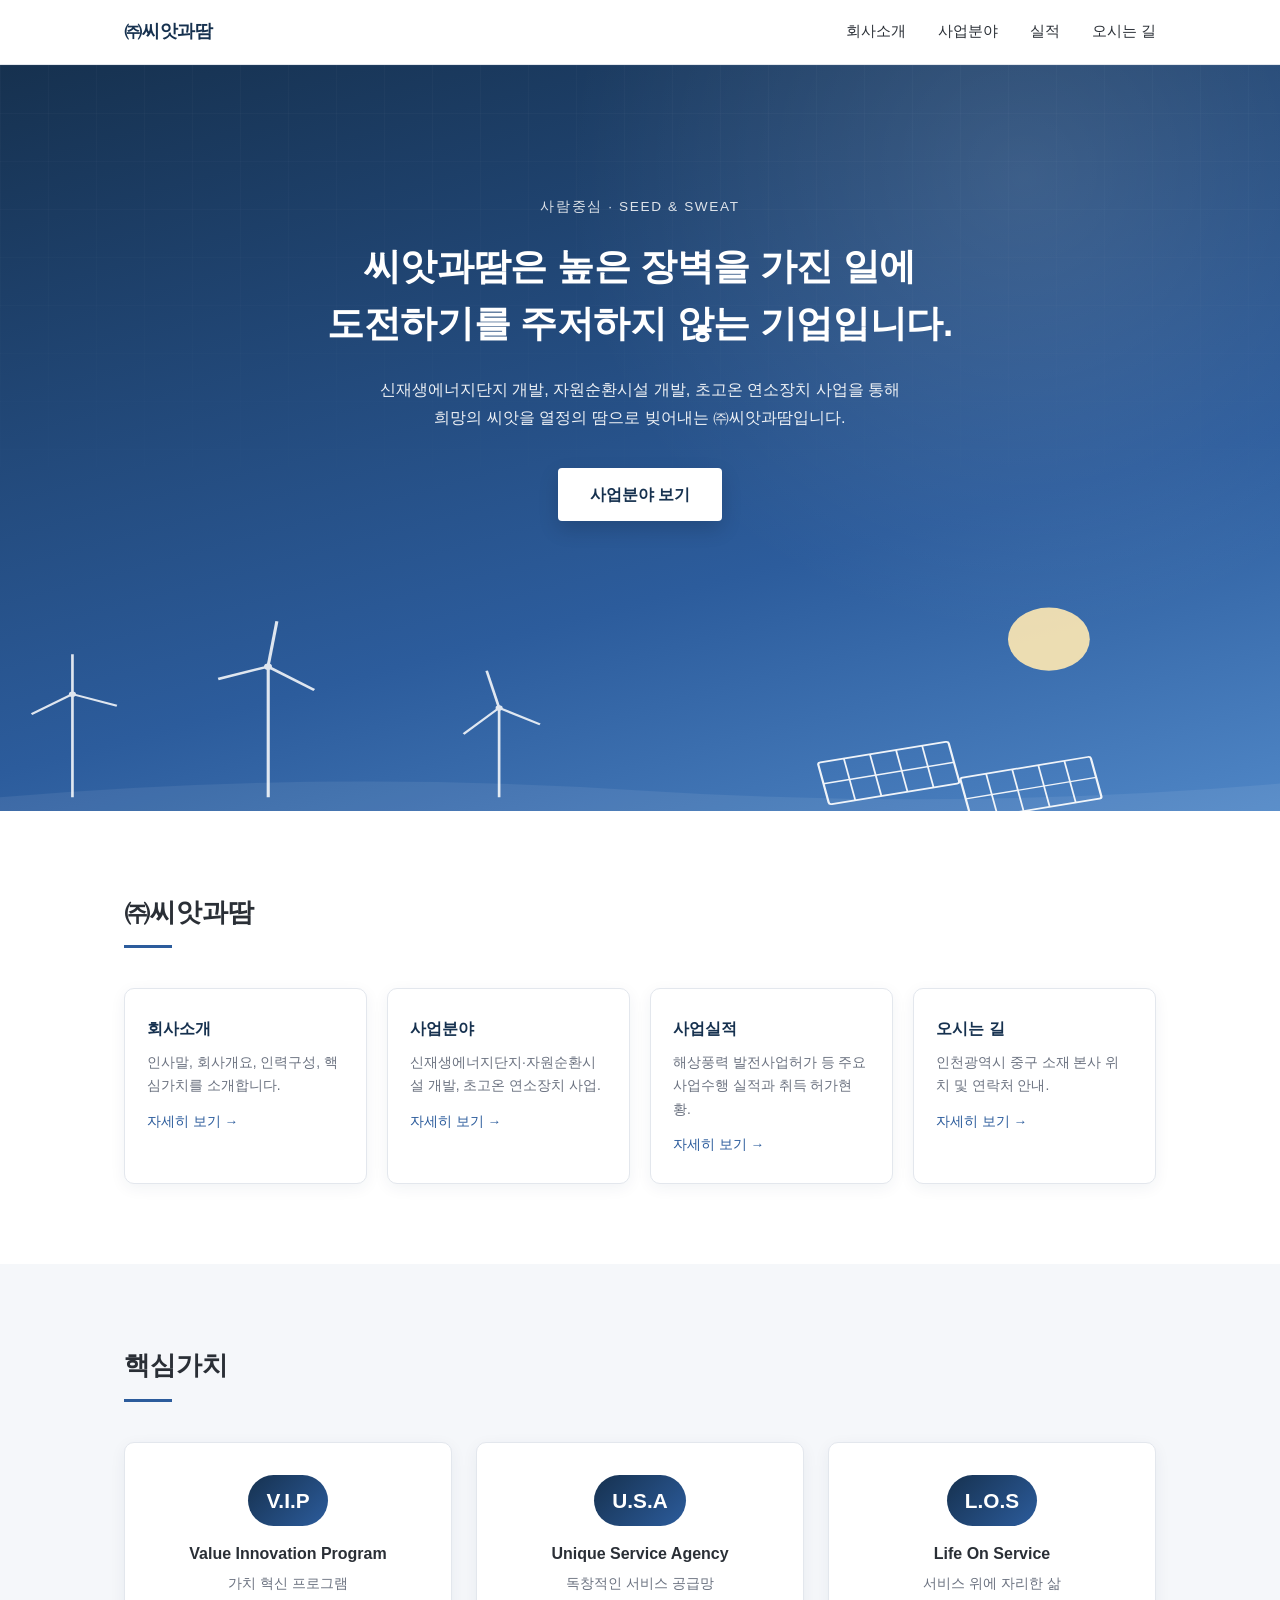
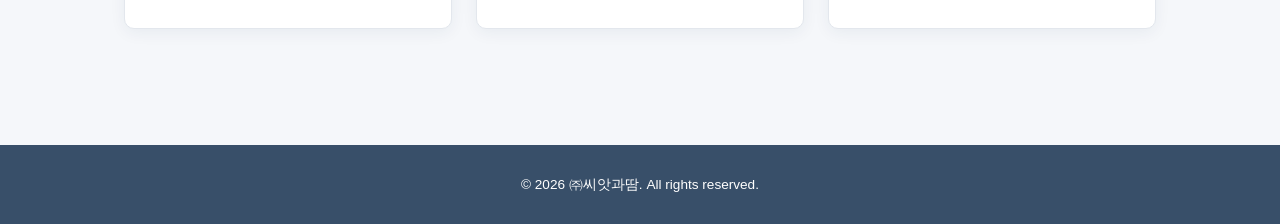
==== commit e6808ac4: "Add solar/wind illustration background to hero section" ====
--- a/index.html
+++ b/index.html
@@ -28,6 +28,7 @@
     <p class="hero-desc">신재생에너지단지 개발, 자원순환시설 개발, 초고온 연소장치 사업을 통해<br>희망의 씨앗을 열정의 땀으로 빚어내는 ㈜씨앗과땀입니다.</p>
     <a href="business.html" class="btn">사업분야 보기</a>
   </div>
+  <div class="hero-scene"></div>
 </section>
 
 <section class="section">
--- a/style.css
+++ b/style.css
@@ -107,11 +107,10 @@
 .hero {
   position: relative;
   background:
-    radial-gradient(circle at 15% 20%, rgba(255,255,255,0.08), transparent 40%),
-    radial-gradient(circle at 85% 75%, rgba(255,255,255,0.06), transparent 45%),
-    linear-gradient(135deg, var(--navy), var(--blue));
-  color: #fff;
-  padding: 130px 0 100px;
+    radial-gradient(circle at 80% 15%, rgba(255,255,255,0.12), transparent 38%),
+    linear-gradient(165deg, var(--navy) 0%, var(--blue) 65%, var(--blue-light) 100%);
+  color: #fff;
+  padding: 130px 0 0;
   text-align: center;
   overflow: hidden;
 }
@@ -123,6 +122,17 @@
     linear-gradient(90deg, rgba(255,255,255,0.05) 1px, transparent 1px);
   background-size: 48px 48px;
   mask-image: linear-gradient(to bottom, rgba(0,0,0,0.5), transparent 70%);
+  pointer-events: none;
+}
+.hero-scene {
+  position: relative;
+  width: 100%;
+  height: 220px;
+  margin-top: 70px;
+  background-image: url("data:image/svg+xml,%3Csvg xmlns='http://www.w3.org/2000/svg' viewBox='0 0 1440 320' preserveAspectRatio='none'%3E%3Crect x='0' y='0' width='1440' height='320' fill='none'/%3E%3Ccircle cx='1180' cy='70' r='46' fill='%23ffe9b3' opacity='0.9'/%3E%3Cg opacity='0.85' fill='%23ffffff'%3E%3Crect x='80' y='150' width='3' height='150'/%3E%3Cg transform='translate(81.5,150)'%3E%3Cline x1='0' y1='0' x2='0' y2='-58' stroke='%23ffffff' stroke-width='3'/%3E%3Cline x1='0' y1='0' x2='50' y2='17' stroke='%23ffffff' stroke-width='3'/%3E%3Cline x1='0' y1='0' x2='-46' y2='29' stroke='%23ffffff' stroke-width='3'/%3E%3Ccircle cx='0' cy='0' r='4'/%3E%3C/g%3E%3Crect x='300' y='110' width='3.5' height='190'/%3E%3Cg transform='translate(301.5,110)'%3E%3Cline x1='0' y1='0' x2='10' y2='-66' stroke='%23ffffff' stroke-width='3.5'/%3E%3Cline x1='0' y1='0' x2='52' y2='34' stroke='%23ffffff' stroke-width='3.5'/%3E%3Cline x1='0' y1='0' x2='-56' y2='18' stroke='%23ffffff' stroke-width='3.5'/%3E%3Ccircle cx='0' cy='0' r='4.5'/%3E%3C/g%3E%3Crect x='560' y='170' width='3' height='130'/%3E%3Cg transform='translate(561.5,170)'%3E%3Cline x1='0' y1='0' x2='-14' y2='-54' stroke='%23ffffff' stroke-width='3'/%3E%3Cline x1='0' y1='0' x2='46' y2='24' stroke='%23ffffff' stroke-width='3'/%3E%3Cline x1='0' y1='0' x2='-40' y2='38' stroke='%23ffffff' stroke-width='3'/%3E%3Ccircle cx='0' cy='0' r='4'/%3E%3C/g%3E%3C/g%3E%3Cg opacity='0.92' fill='%23ffffff'%3E%3Cg transform='translate(920,250) rotate(-12)'%3E%3Crect x='0' y='0' width='150' height='62' rx='3' fill='none' stroke='%23ffffff' stroke-width='2.5'/%3E%3Cline x1='30' y1='0' x2='30' y2='62' stroke='%23ffffff' stroke-width='2'/%3E%3Cline x1='60' y1='0' x2='60' y2='62' stroke='%23ffffff' stroke-width='2'/%3E%3Cline x1='90' y1='0' x2='90' y2='62' stroke='%23ffffff' stroke-width='2'/%3E%3Cline x1='120' y1='0' x2='120' y2='62' stroke='%23ffffff' stroke-width='2'/%3E%3Cline x1='0' y1='31' x2='150' y2='31' stroke='%23ffffff' stroke-width='2'/%3E%3C/g%3E%3Cg transform='translate(1080,272) rotate(-12)'%3E%3Crect x='0' y='0' width='150' height='62' rx='3' fill='none' stroke='%23ffffff' stroke-width='2.5'/%3E%3Cline x1='30' y1='0' x2='30' y2='62' stroke='%23ffffff' stroke-width='2'/%3E%3Cline x1='60' y1='0' x2='60' y2='62' stroke='%23ffffff' stroke-width='2'/%3E%3Cline x1='90' y1='0' x2='90' y2='62' stroke='%23ffffff' stroke-width='2'/%3E%3Cline x1='120' y1='0' x2='120' y2='62' stroke='%23ffffff' stroke-width='2'/%3E%3Cline x1='0' y1='31' x2='150' y2='31' stroke='%23ffffff' stroke-width='2'/%3E%3C/g%3E%3C/g%3E%3Cpath d='M0,300 Q360,260 720,290 T1440,280 V320 H0 Z' fill='%23ffffff' opacity='0.07'/%3E%3C/svg%3E");
+  background-repeat: no-repeat;
+  background-position: bottom center;
+  background-size: cover;
   pointer-events: none;
 }
 .hero .container { position: relative; }
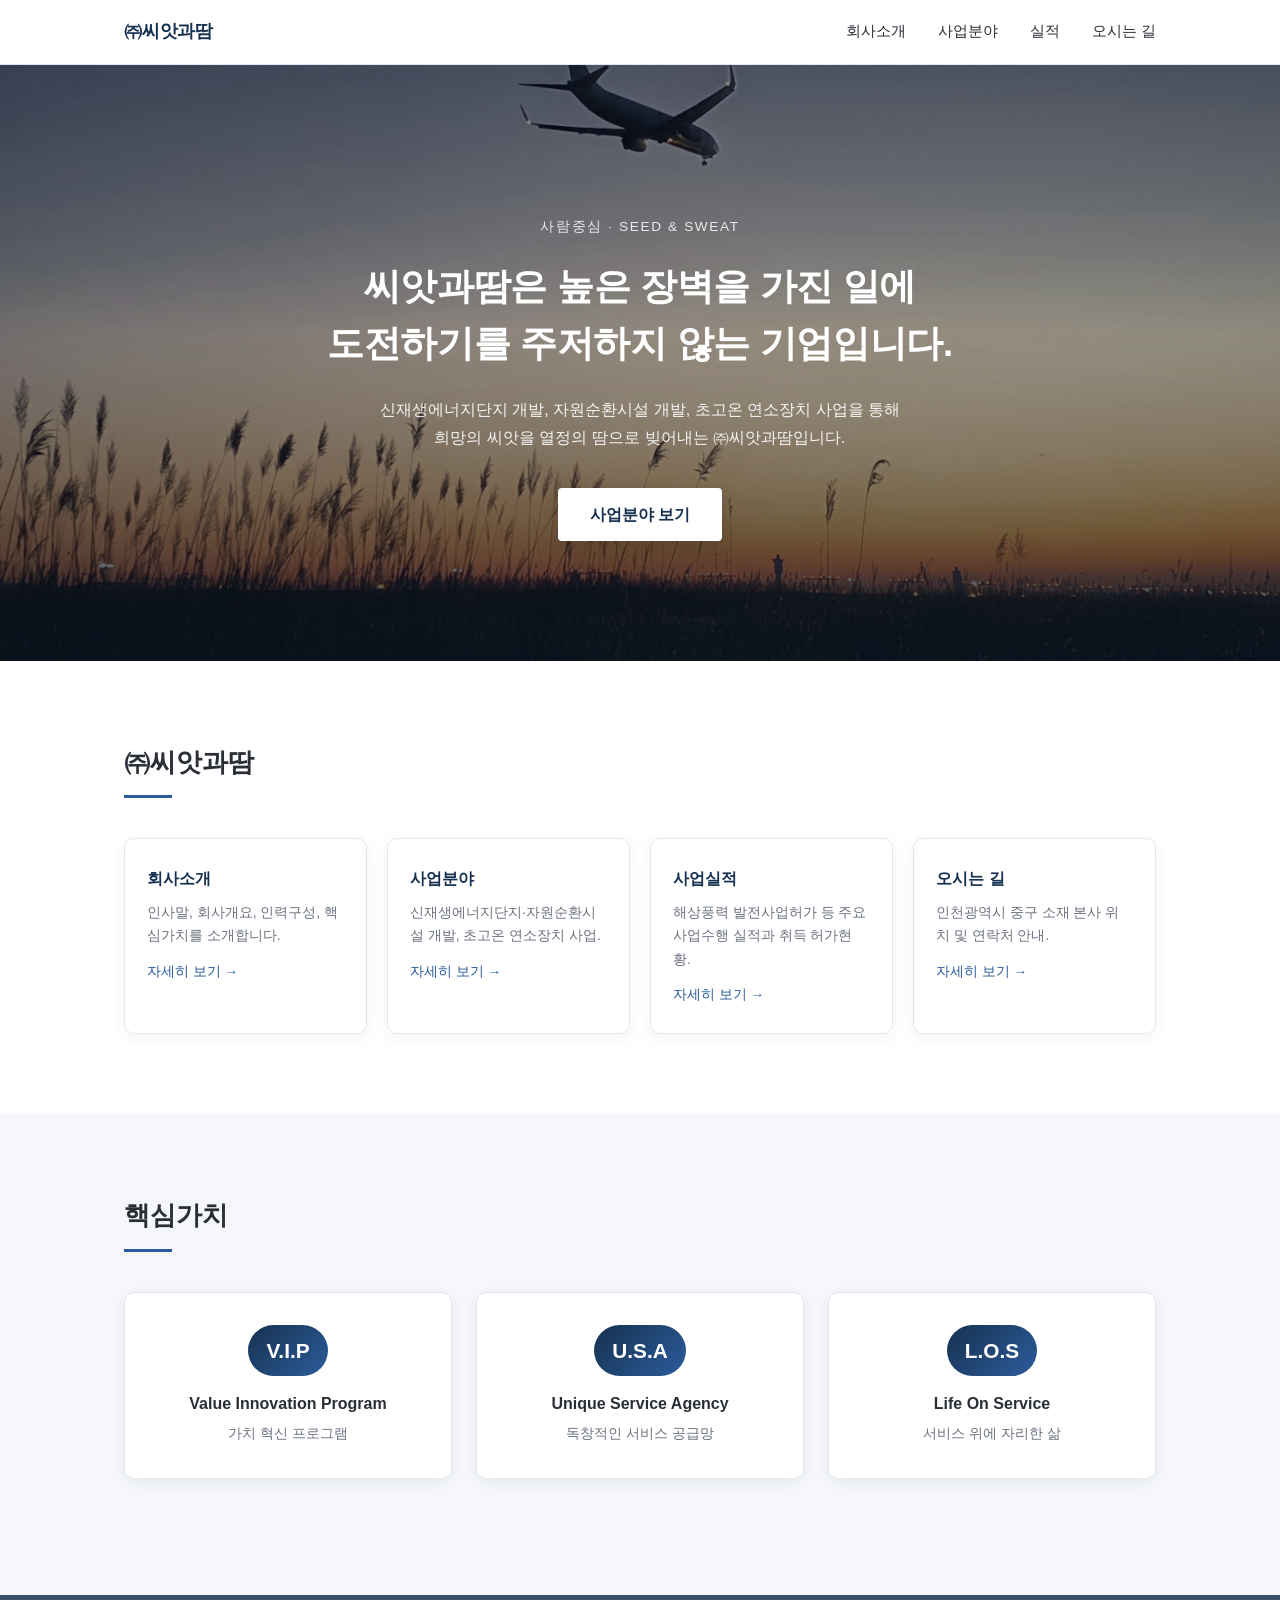
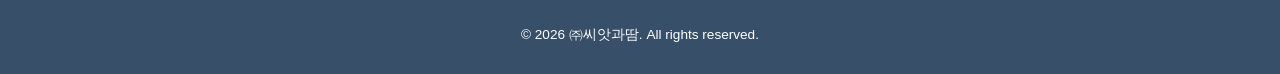
==== commit 7bb91a8e: "Use sunset photo as hero background image" ====
--- a/index.html
+++ b/index.html
@@ -28,7 +28,6 @@
     <p class="hero-desc">신재생에너지단지 개발, 자원순환시설 개발, 초고온 연소장치 사업을 통해<br>희망의 씨앗을 열정의 땀으로 빚어내는 ㈜씨앗과땀입니다.</p>
     <a href="business.html" class="btn">사업분야 보기</a>
   </div>
-  <div class="hero-scene"></div>
 </section>
 
 <section class="section">
--- a/style.css
+++ b/style.css
@@ -107,33 +107,12 @@
 .hero {
   position: relative;
   background:
-    radial-gradient(circle at 80% 15%, rgba(255,255,255,0.12), transparent 38%),
-    linear-gradient(165deg, var(--navy) 0%, var(--blue) 65%, var(--blue-light) 100%);
-  color: #fff;
-  padding: 130px 0 0;
+    linear-gradient(180deg, rgba(10,20,35,0.55) 0%, rgba(10,20,35,0.35) 45%, rgba(10,20,35,0.75) 100%),
+    url("images/hero-bg.jpg") center 70% / cover no-repeat;
+  color: #fff;
+  padding: 150px 0 120px;
   text-align: center;
   overflow: hidden;
-}
-.hero::before {
-  content: "";
-  position: absolute;
-  inset: 0;
-  background-image: linear-gradient(rgba(255,255,255,0.05) 1px, transparent 1px),
-    linear-gradient(90deg, rgba(255,255,255,0.05) 1px, transparent 1px);
-  background-size: 48px 48px;
-  mask-image: linear-gradient(to bottom, rgba(0,0,0,0.5), transparent 70%);
-  pointer-events: none;
-}
-.hero-scene {
-  position: relative;
-  width: 100%;
-  height: 220px;
-  margin-top: 70px;
-  background-image: url("data:image/svg+xml,%3Csvg xmlns='http://www.w3.org/2000/svg' viewBox='0 0 1440 320' preserveAspectRatio='none'%3E%3Crect x='0' y='0' width='1440' height='320' fill='none'/%3E%3Ccircle cx='1180' cy='70' r='46' fill='%23ffe9b3' opacity='0.9'/%3E%3Cg opacity='0.85' fill='%23ffffff'%3E%3Crect x='80' y='150' width='3' height='150'/%3E%3Cg transform='translate(81.5,150)'%3E%3Cline x1='0' y1='0' x2='0' y2='-58' stroke='%23ffffff' stroke-width='3'/%3E%3Cline x1='0' y1='0' x2='50' y2='17' stroke='%23ffffff' stroke-width='3'/%3E%3Cline x1='0' y1='0' x2='-46' y2='29' stroke='%23ffffff' stroke-width='3'/%3E%3Ccircle cx='0' cy='0' r='4'/%3E%3C/g%3E%3Crect x='300' y='110' width='3.5' height='190'/%3E%3Cg transform='translate(301.5,110)'%3E%3Cline x1='0' y1='0' x2='10' y2='-66' stroke='%23ffffff' stroke-width='3.5'/%3E%3Cline x1='0' y1='0' x2='52' y2='34' stroke='%23ffffff' stroke-width='3.5'/%3E%3Cline x1='0' y1='0' x2='-56' y2='18' stroke='%23ffffff' stroke-width='3.5'/%3E%3Ccircle cx='0' cy='0' r='4.5'/%3E%3C/g%3E%3Crect x='560' y='170' width='3' height='130'/%3E%3Cg transform='translate(561.5,170)'%3E%3Cline x1='0' y1='0' x2='-14' y2='-54' stroke='%23ffffff' stroke-width='3'/%3E%3Cline x1='0' y1='0' x2='46' y2='24' stroke='%23ffffff' stroke-width='3'/%3E%3Cline x1='0' y1='0' x2='-40' y2='38' stroke='%23ffffff' stroke-width='3'/%3E%3Ccircle cx='0' cy='0' r='4'/%3E%3C/g%3E%3C/g%3E%3Cg opacity='0.92' fill='%23ffffff'%3E%3Cg transform='translate(920,250) rotate(-12)'%3E%3Crect x='0' y='0' width='150' height='62' rx='3' fill='none' stroke='%23ffffff' stroke-width='2.5'/%3E%3Cline x1='30' y1='0' x2='30' y2='62' stroke='%23ffffff' stroke-width='2'/%3E%3Cline x1='60' y1='0' x2='60' y2='62' stroke='%23ffffff' stroke-width='2'/%3E%3Cline x1='90' y1='0' x2='90' y2='62' stroke='%23ffffff' stroke-width='2'/%3E%3Cline x1='120' y1='0' x2='120' y2='62' stroke='%23ffffff' stroke-width='2'/%3E%3Cline x1='0' y1='31' x2='150' y2='31' stroke='%23ffffff' stroke-width='2'/%3E%3C/g%3E%3Cg transform='translate(1080,272) rotate(-12)'%3E%3Crect x='0' y='0' width='150' height='62' rx='3' fill='none' stroke='%23ffffff' stroke-width='2.5'/%3E%3Cline x1='30' y1='0' x2='30' y2='62' stroke='%23ffffff' stroke-width='2'/%3E%3Cline x1='60' y1='0' x2='60' y2='62' stroke='%23ffffff' stroke-width='2'/%3E%3Cline x1='90' y1='0' x2='90' y2='62' stroke='%23ffffff' stroke-width='2'/%3E%3Cline x1='120' y1='0' x2='120' y2='62' stroke='%23ffffff' stroke-width='2'/%3E%3Cline x1='0' y1='31' x2='150' y2='31' stroke='%23ffffff' stroke-width='2'/%3E%3C/g%3E%3C/g%3E%3Cpath d='M0,300 Q360,260 720,290 T1440,280 V320 H0 Z' fill='%23ffffff' opacity='0.07'/%3E%3C/svg%3E");
-  background-repeat: no-repeat;
-  background-position: bottom center;
-  background-size: cover;
-  pointer-events: none;
 }
 .hero .container { position: relative; }
 .hero-eyebrow {
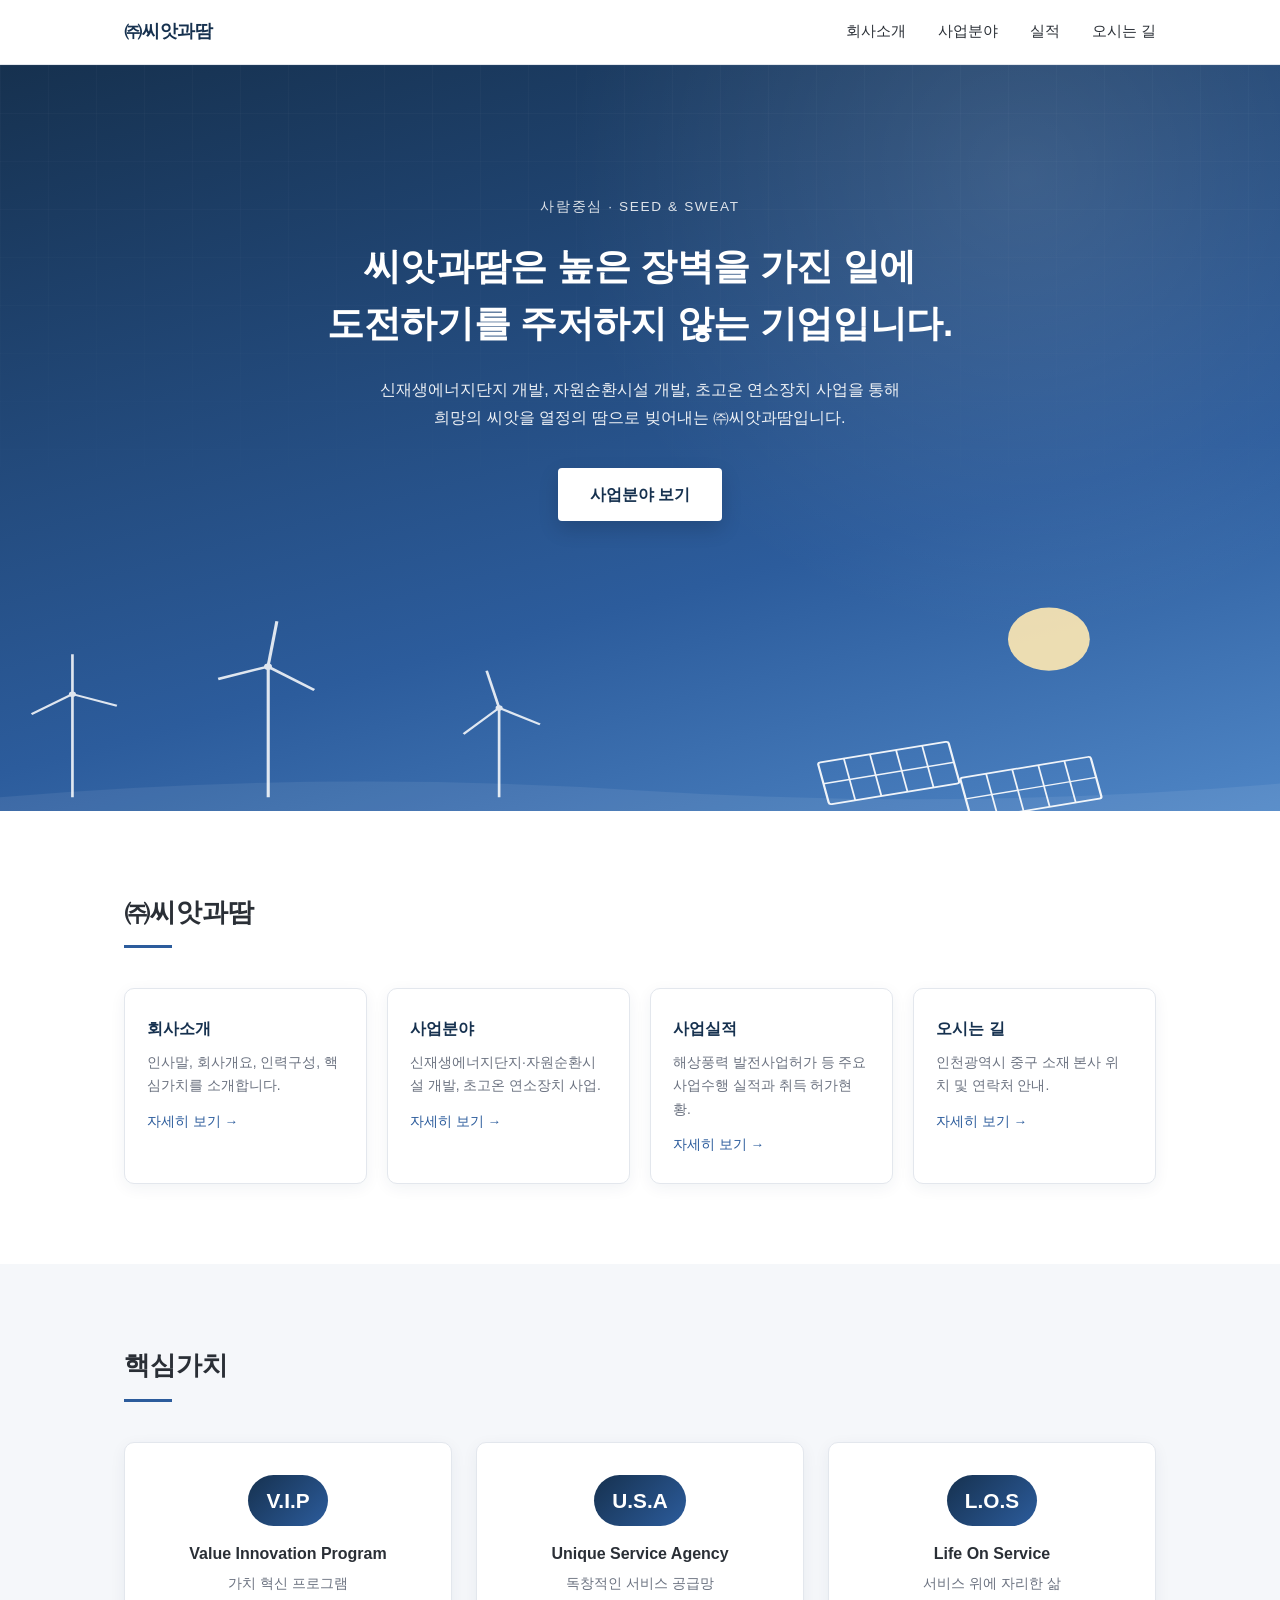
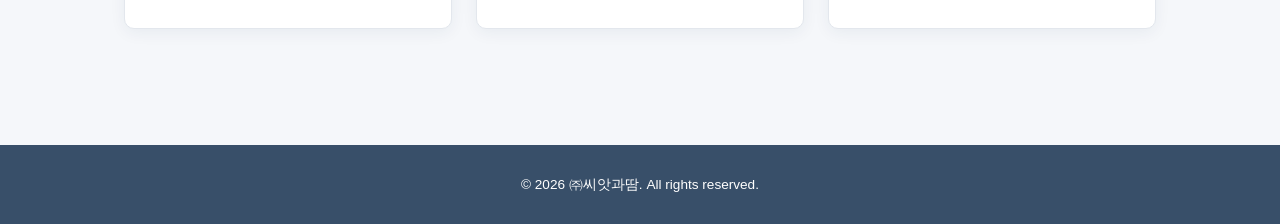
==== commit 79aedcfa: "Revert hero background to original wind/solar illustration design" ====
--- a/index.html
+++ b/index.html
@@ -28,6 +28,7 @@
     <p class="hero-desc">신재생에너지단지 개발, 자원순환시설 개발, 초고온 연소장치 사업을 통해<br>희망의 씨앗을 열정의 땀으로 빚어내는 ㈜씨앗과땀입니다.</p>
     <a href="business.html" class="btn">사업분야 보기</a>
   </div>
+  <div class="hero-scene"></div>
 </section>
 
 <section class="section">
--- a/style.css
+++ b/style.css
@@ -107,12 +107,33 @@
 .hero {
   position: relative;
   background:
-    linear-gradient(180deg, rgba(10,20,35,0.55) 0%, rgba(10,20,35,0.35) 45%, rgba(10,20,35,0.75) 100%),
-    url("images/hero-bg.jpg") center 70% / cover no-repeat;
-  color: #fff;
-  padding: 150px 0 120px;
+    radial-gradient(circle at 80% 15%, rgba(255,255,255,0.12), transparent 38%),
+    linear-gradient(165deg, var(--navy) 0%, var(--blue) 65%, var(--blue-light) 100%);
+  color: #fff;
+  padding: 130px 0 0;
   text-align: center;
   overflow: hidden;
+}
+.hero::before {
+  content: "";
+  position: absolute;
+  inset: 0;
+  background-image: linear-gradient(rgba(255,255,255,0.05) 1px, transparent 1px),
+    linear-gradient(90deg, rgba(255,255,255,0.05) 1px, transparent 1px);
+  background-size: 48px 48px;
+  mask-image: linear-gradient(to bottom, rgba(0,0,0,0.5), transparent 70%);
+  pointer-events: none;
+}
+.hero-scene {
+  position: relative;
+  width: 100%;
+  height: 220px;
+  margin-top: 70px;
+  background-image: url("data:image/svg+xml,%3Csvg xmlns='http://www.w3.org/2000/svg' viewBox='0 0 1440 320' preserveAspectRatio='none'%3E%3Crect x='0' y='0' width='1440' height='320' fill='none'/%3E%3Ccircle cx='1180' cy='70' r='46' fill='%23ffe9b3' opacity='0.9'/%3E%3Cg opacity='0.85' fill='%23ffffff'%3E%3Crect x='80' y='150' width='3' height='150'/%3E%3Cg transform='translate(81.5,150)'%3E%3Cline x1='0' y1='0' x2='0' y2='-58' stroke='%23ffffff' stroke-width='3'/%3E%3Cline x1='0' y1='0' x2='50' y2='17' stroke='%23ffffff' stroke-width='3'/%3E%3Cline x1='0' y1='0' x2='-46' y2='29' stroke='%23ffffff' stroke-width='3'/%3E%3Ccircle cx='0' cy='0' r='4'/%3E%3C/g%3E%3Crect x='300' y='110' width='3.5' height='190'/%3E%3Cg transform='translate(301.5,110)'%3E%3Cline x1='0' y1='0' x2='10' y2='-66' stroke='%23ffffff' stroke-width='3.5'/%3E%3Cline x1='0' y1='0' x2='52' y2='34' stroke='%23ffffff' stroke-width='3.5'/%3E%3Cline x1='0' y1='0' x2='-56' y2='18' stroke='%23ffffff' stroke-width='3.5'/%3E%3Ccircle cx='0' cy='0' r='4.5'/%3E%3C/g%3E%3Crect x='560' y='170' width='3' height='130'/%3E%3Cg transform='translate(561.5,170)'%3E%3Cline x1='0' y1='0' x2='-14' y2='-54' stroke='%23ffffff' stroke-width='3'/%3E%3Cline x1='0' y1='0' x2='46' y2='24' stroke='%23ffffff' stroke-width='3'/%3E%3Cline x1='0' y1='0' x2='-40' y2='38' stroke='%23ffffff' stroke-width='3'/%3E%3Ccircle cx='0' cy='0' r='4'/%3E%3C/g%3E%3C/g%3E%3Cg opacity='0.92' fill='%23ffffff'%3E%3Cg transform='translate(920,250) rotate(-12)'%3E%3Crect x='0' y='0' width='150' height='62' rx='3' fill='none' stroke='%23ffffff' stroke-width='2.5'/%3E%3Cline x1='30' y1='0' x2='30' y2='62' stroke='%23ffffff' stroke-width='2'/%3E%3Cline x1='60' y1='0' x2='60' y2='62' stroke='%23ffffff' stroke-width='2'/%3E%3Cline x1='90' y1='0' x2='90' y2='62' stroke='%23ffffff' stroke-width='2'/%3E%3Cline x1='120' y1='0' x2='120' y2='62' stroke='%23ffffff' stroke-width='2'/%3E%3Cline x1='0' y1='31' x2='150' y2='31' stroke='%23ffffff' stroke-width='2'/%3E%3C/g%3E%3Cg transform='translate(1080,272) rotate(-12)'%3E%3Crect x='0' y='0' width='150' height='62' rx='3' fill='none' stroke='%23ffffff' stroke-width='2.5'/%3E%3Cline x1='30' y1='0' x2='30' y2='62' stroke='%23ffffff' stroke-width='2'/%3E%3Cline x1='60' y1='0' x2='60' y2='62' stroke='%23ffffff' stroke-width='2'/%3E%3Cline x1='90' y1='0' x2='90' y2='62' stroke='%23ffffff' stroke-width='2'/%3E%3Cline x1='120' y1='0' x2='120' y2='62' stroke='%23ffffff' stroke-width='2'/%3E%3Cline x1='0' y1='31' x2='150' y2='31' stroke='%23ffffff' stroke-width='2'/%3E%3C/g%3E%3C/g%3E%3Cpath d='M0,300 Q360,260 720,290 T1440,280 V320 H0 Z' fill='%23ffffff' opacity='0.07'/%3E%3C/svg%3E");
+  background-repeat: no-repeat;
+  background-position: bottom center;
+  background-size: cover;
+  pointer-events: none;
 }
 .hero .container { position: relative; }
 .hero-eyebrow {
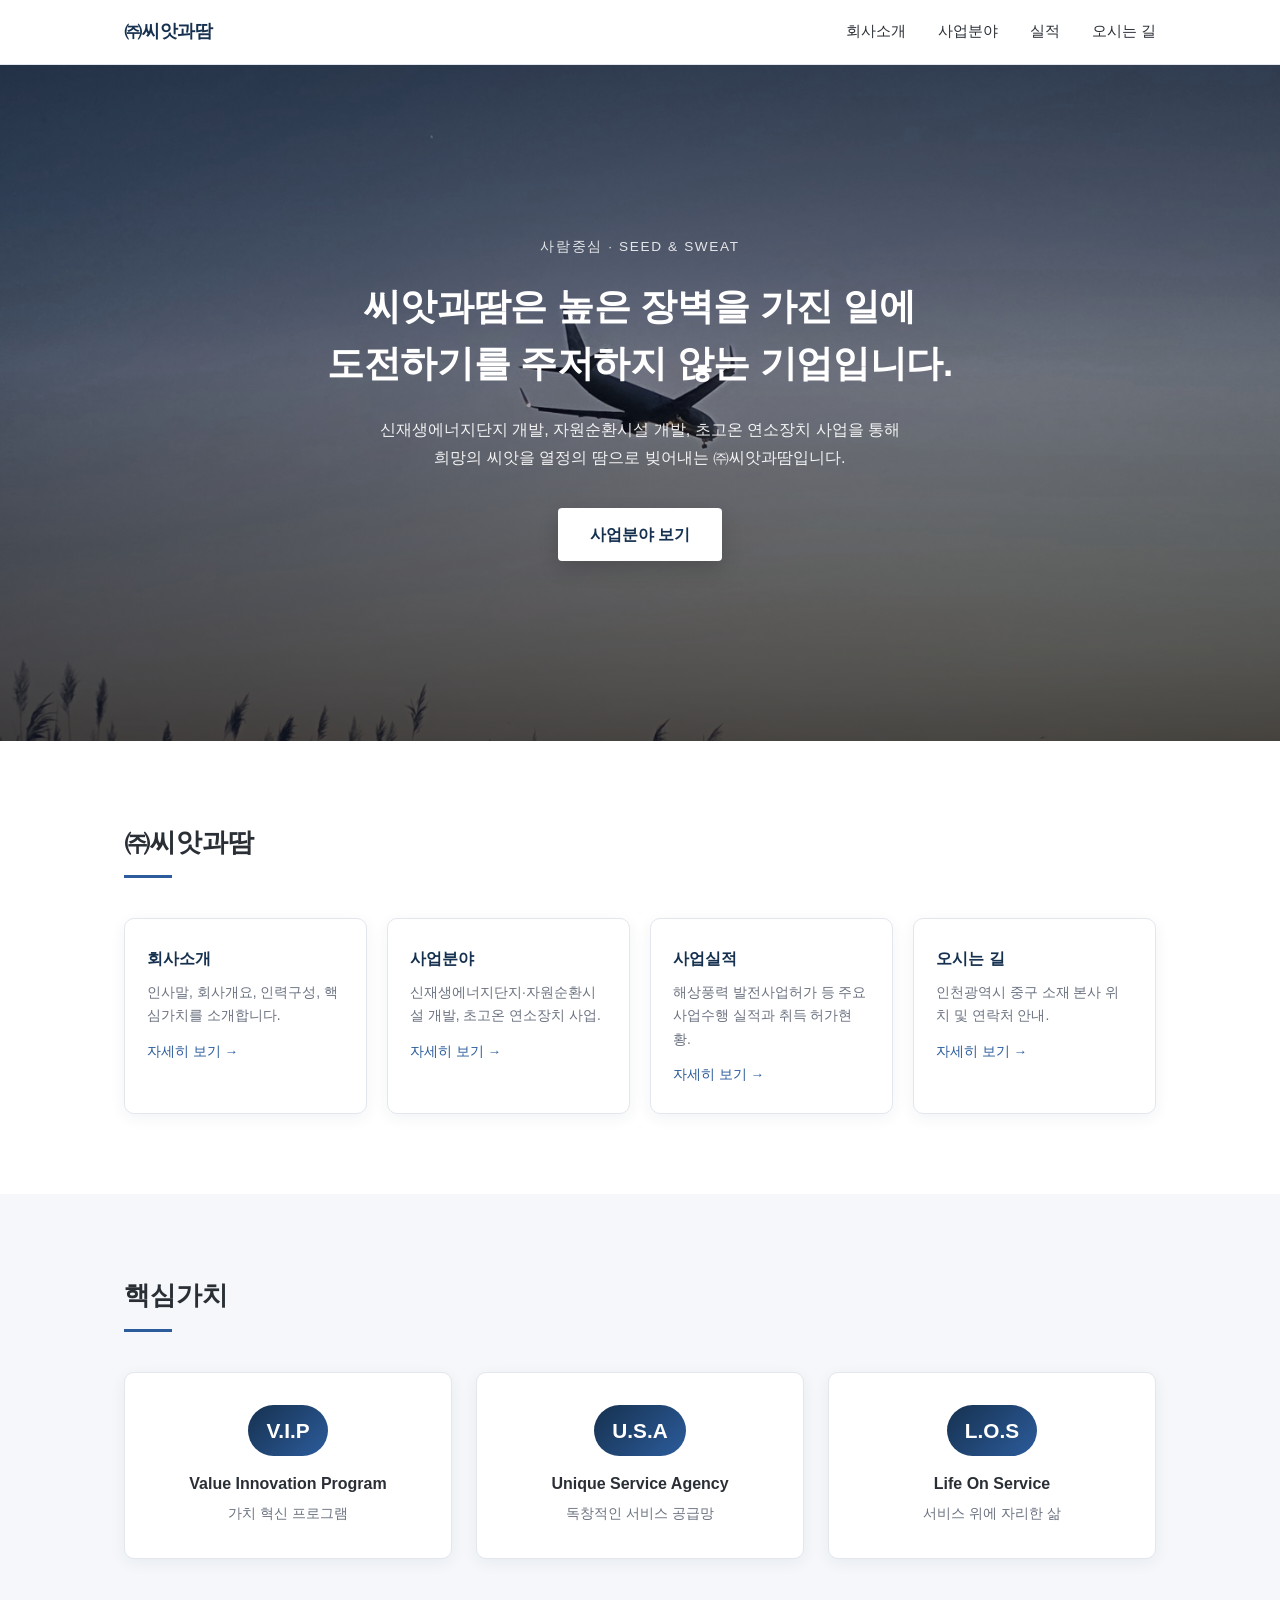
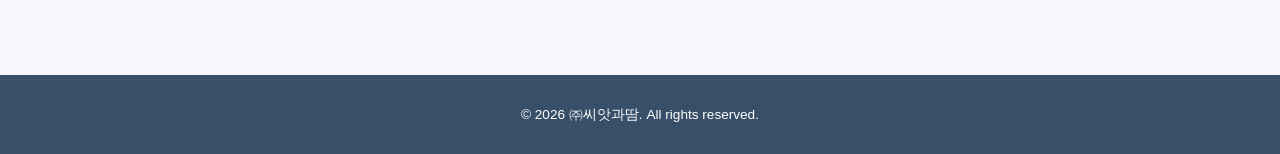
==== commit e460dedf: "Restore sunset photo as hero background" ====
--- a/index.html
+++ b/index.html
@@ -28,7 +28,6 @@
     <p class="hero-desc">신재생에너지단지 개발, 자원순환시설 개발, 초고온 연소장치 사업을 통해<br>희망의 씨앗을 열정의 땀으로 빚어내는 ㈜씨앗과땀입니다.</p>
     <a href="business.html" class="btn">사업분야 보기</a>
   </div>
-  <div class="hero-scene"></div>
 </section>
 
 <section class="section">
--- a/style.css
+++ b/style.css
@@ -107,33 +107,12 @@
 .hero {
   position: relative;
   background:
-    radial-gradient(circle at 80% 15%, rgba(255,255,255,0.12), transparent 38%),
-    linear-gradient(165deg, var(--navy) 0%, var(--blue) 65%, var(--blue-light) 100%);
-  color: #fff;
-  padding: 130px 0 0;
+    linear-gradient(180deg, rgba(10,20,35,0.55) 0%, rgba(10,20,35,0.35) 45%, rgba(10,20,35,0.75) 100%),
+    url("images/hero-bg.jpg") center 48% / cover no-repeat;
+  color: #fff;
+  padding: 170px 0 180px;
   text-align: center;
   overflow: hidden;
-}
-.hero::before {
-  content: "";
-  position: absolute;
-  inset: 0;
-  background-image: linear-gradient(rgba(255,255,255,0.05) 1px, transparent 1px),
-    linear-gradient(90deg, rgba(255,255,255,0.05) 1px, transparent 1px);
-  background-size: 48px 48px;
-  mask-image: linear-gradient(to bottom, rgba(0,0,0,0.5), transparent 70%);
-  pointer-events: none;
-}
-.hero-scene {
-  position: relative;
-  width: 100%;
-  height: 220px;
-  margin-top: 70px;
-  background-image: url("data:image/svg+xml,%3Csvg xmlns='http://www.w3.org/2000/svg' viewBox='0 0 1440 320' preserveAspectRatio='none'%3E%3Crect x='0' y='0' width='1440' height='320' fill='none'/%3E%3Ccircle cx='1180' cy='70' r='46' fill='%23ffe9b3' opacity='0.9'/%3E%3Cg opacity='0.85' fill='%23ffffff'%3E%3Crect x='80' y='150' width='3' height='150'/%3E%3Cg transform='translate(81.5,150)'%3E%3Cline x1='0' y1='0' x2='0' y2='-58' stroke='%23ffffff' stroke-width='3'/%3E%3Cline x1='0' y1='0' x2='50' y2='17' stroke='%23ffffff' stroke-width='3'/%3E%3Cline x1='0' y1='0' x2='-46' y2='29' stroke='%23ffffff' stroke-width='3'/%3E%3Ccircle cx='0' cy='0' r='4'/%3E%3C/g%3E%3Crect x='300' y='110' width='3.5' height='190'/%3E%3Cg transform='translate(301.5,110)'%3E%3Cline x1='0' y1='0' x2='10' y2='-66' stroke='%23ffffff' stroke-width='3.5'/%3E%3Cline x1='0' y1='0' x2='52' y2='34' stroke='%23ffffff' stroke-width='3.5'/%3E%3Cline x1='0' y1='0' x2='-56' y2='18' stroke='%23ffffff' stroke-width='3.5'/%3E%3Ccircle cx='0' cy='0' r='4.5'/%3E%3C/g%3E%3Crect x='560' y='170' width='3' height='130'/%3E%3Cg transform='translate(561.5,170)'%3E%3Cline x1='0' y1='0' x2='-14' y2='-54' stroke='%23ffffff' stroke-width='3'/%3E%3Cline x1='0' y1='0' x2='46' y2='24' stroke='%23ffffff' stroke-width='3'/%3E%3Cline x1='0' y1='0' x2='-40' y2='38' stroke='%23ffffff' stroke-width='3'/%3E%3Ccircle cx='0' cy='0' r='4'/%3E%3C/g%3E%3C/g%3E%3Cg opacity='0.92' fill='%23ffffff'%3E%3Cg transform='translate(920,250) rotate(-12)'%3E%3Crect x='0' y='0' width='150' height='62' rx='3' fill='none' stroke='%23ffffff' stroke-width='2.5'/%3E%3Cline x1='30' y1='0' x2='30' y2='62' stroke='%23ffffff' stroke-width='2'/%3E%3Cline x1='60' y1='0' x2='60' y2='62' stroke='%23ffffff' stroke-width='2'/%3E%3Cline x1='90' y1='0' x2='90' y2='62' stroke='%23ffffff' stroke-width='2'/%3E%3Cline x1='120' y1='0' x2='120' y2='62' stroke='%23ffffff' stroke-width='2'/%3E%3Cline x1='0' y1='31' x2='150' y2='31' stroke='%23ffffff' stroke-width='2'/%3E%3C/g%3E%3Cg transform='translate(1080,272) rotate(-12)'%3E%3Crect x='0' y='0' width='150' height='62' rx='3' fill='none' stroke='%23ffffff' stroke-width='2.5'/%3E%3Cline x1='30' y1='0' x2='30' y2='62' stroke='%23ffffff' stroke-width='2'/%3E%3Cline x1='60' y1='0' x2='60' y2='62' stroke='%23ffffff' stroke-width='2'/%3E%3Cline x1='90' y1='0' x2='90' y2='62' stroke='%23ffffff' stroke-width='2'/%3E%3Cline x1='120' y1='0' x2='120' y2='62' stroke='%23ffffff' stroke-width='2'/%3E%3Cline x1='0' y1='31' x2='150' y2='31' stroke='%23ffffff' stroke-width='2'/%3E%3C/g%3E%3C/g%3E%3Cpath d='M0,300 Q360,260 720,290 T1440,280 V320 H0 Z' fill='%23ffffff' opacity='0.07'/%3E%3C/svg%3E");
-  background-repeat: no-repeat;
-  background-position: bottom center;
-  background-size: cover;
-  pointer-events: none;
 }
 .hero .container { position: relative; }
 .hero-eyebrow {
